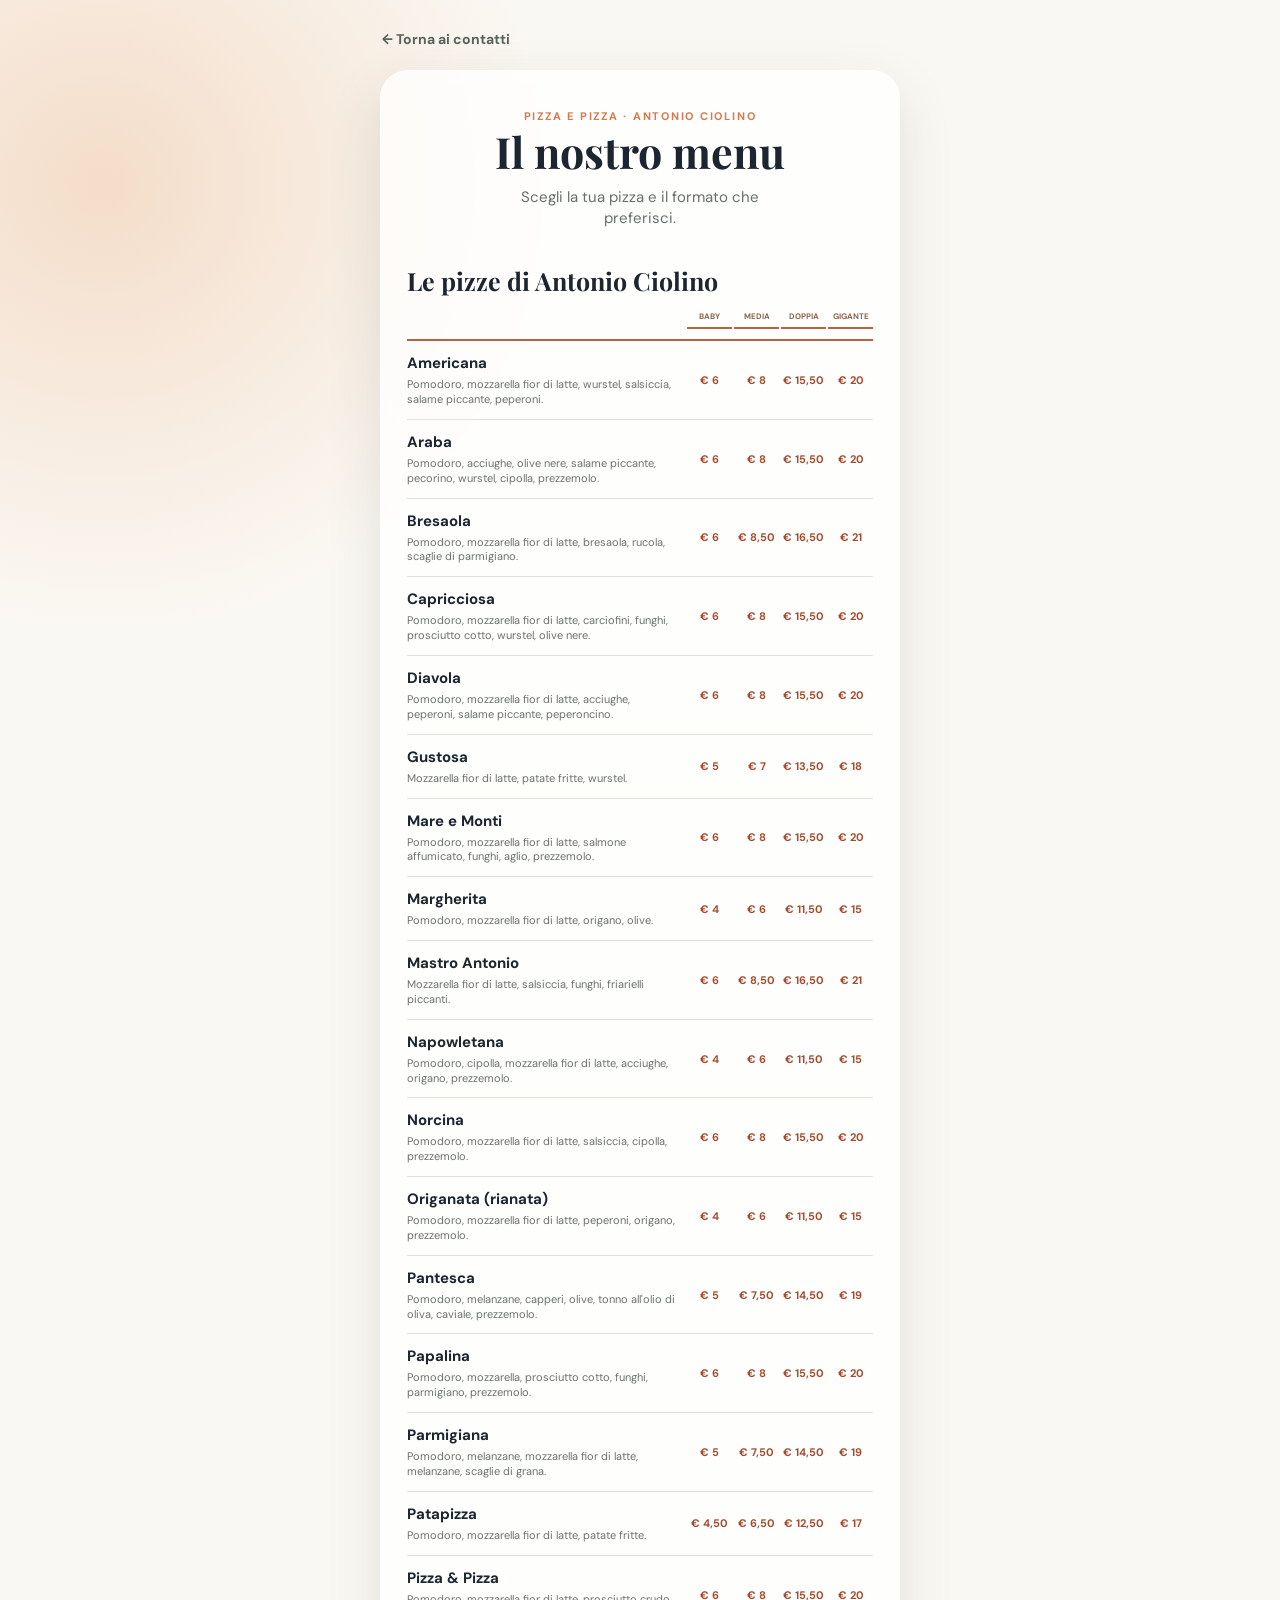
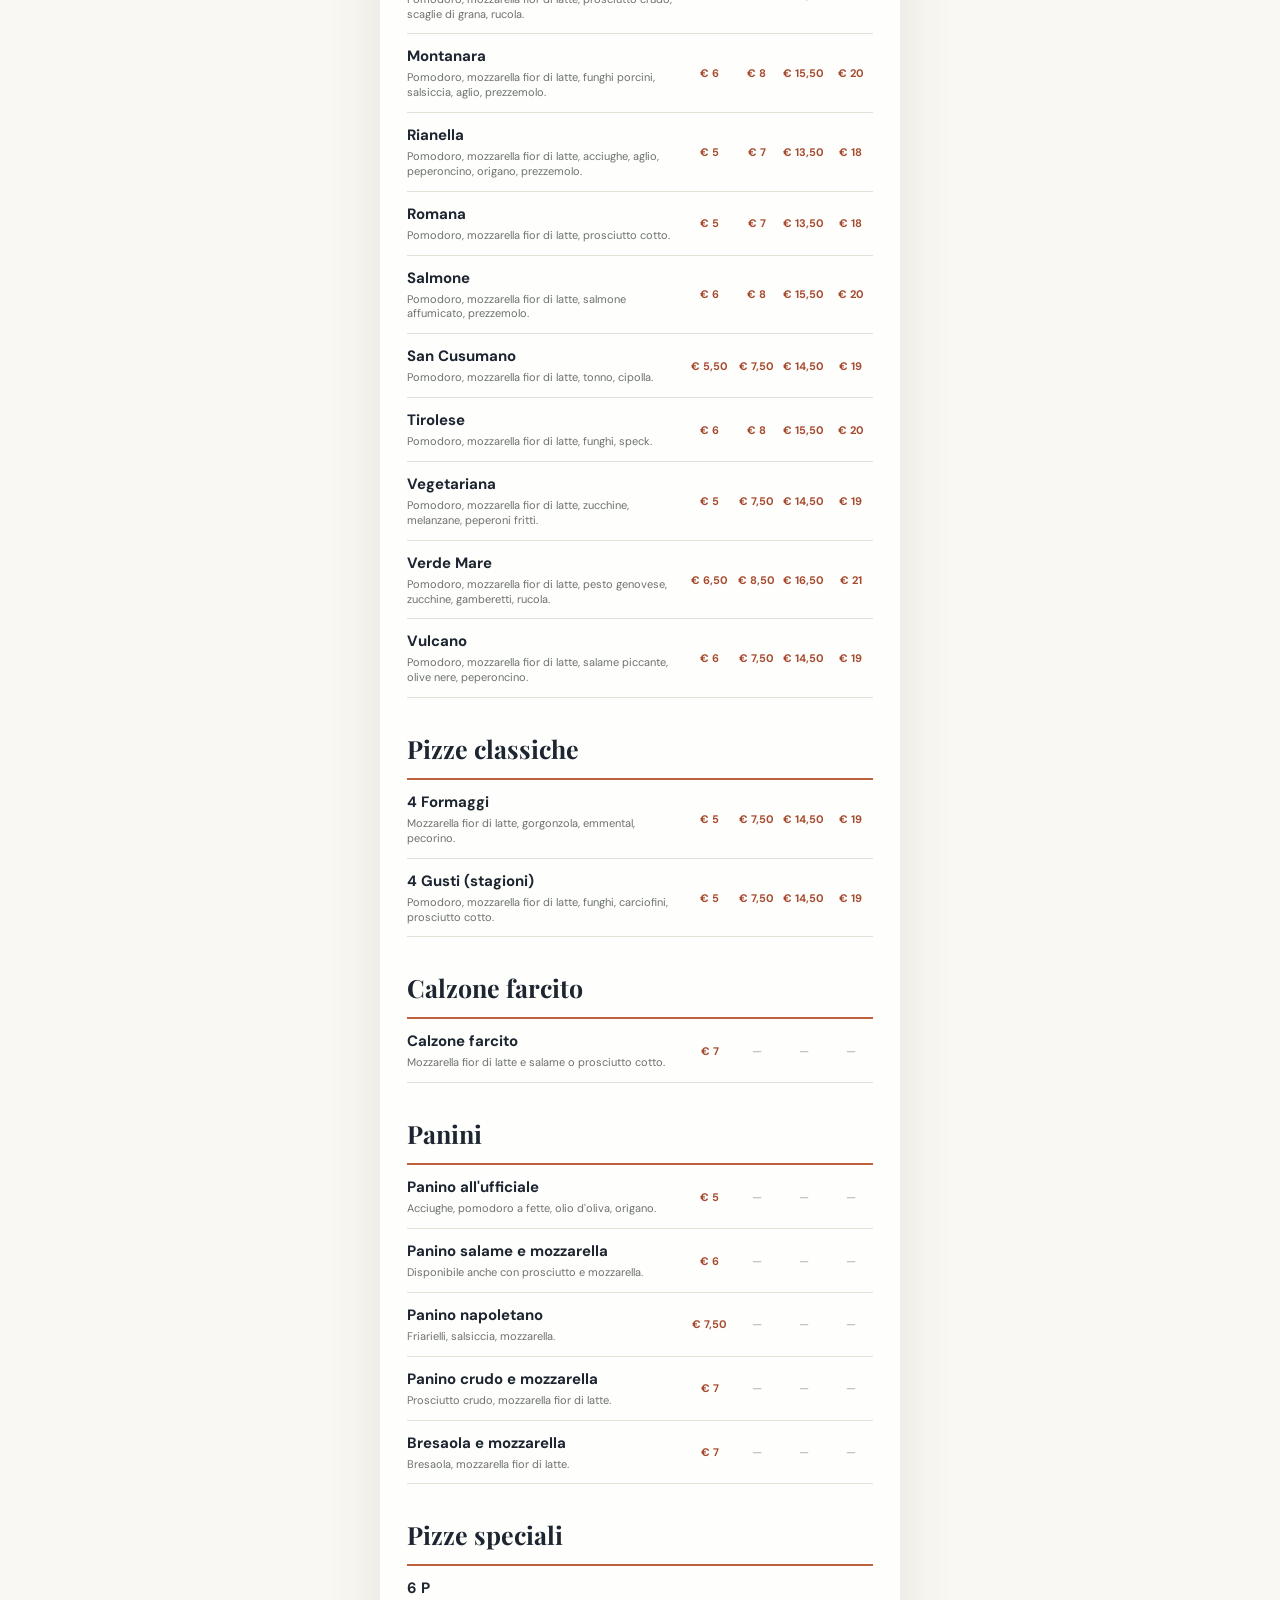
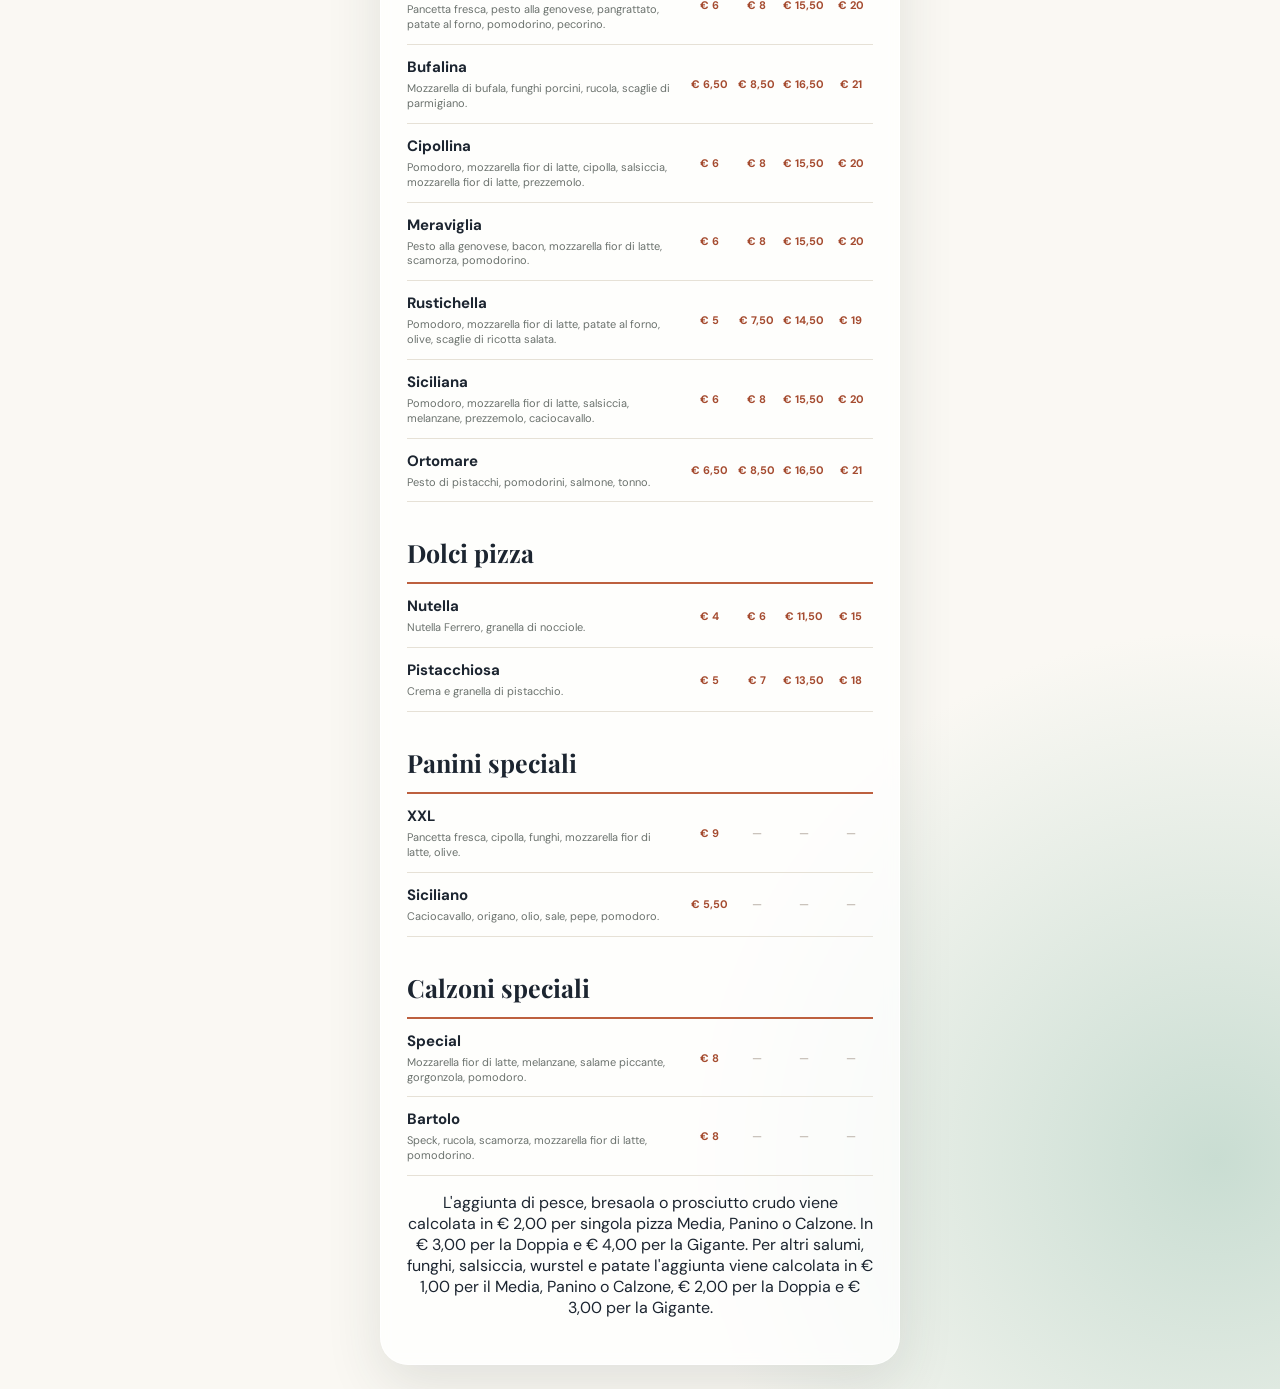
==== menu.html @ e264f772 "Update menu.html" ====
<!doctype html>
<html lang="it">
  <head>
    <meta charset="UTF-8" />
    <meta name="viewport" content="width=device-width, initial-scale=1.0" />
    <meta name="theme-color" content="#111827" />
    <title>Menu | Pizza e Pizza</title>
    <link rel="preconnect" href="https://fonts.googleapis.com" />
    <link rel="preconnect" href="https://fonts.gstatic.com" crossorigin />
    <link href="https://fonts.googleapis.com/css2?family=DM+Sans:wght@400;500;600;700&family=Playfair+Display:wght@600;700&display=swap" rel="stylesheet" />
    <link rel="stylesheet" href="style.css" />
  </head>
  <body>
    <main class="page-shell menu-page">
      <a class="back" href="index.html">← Torna ai contatti</a>
      <section class="card">
        <p class="eyebrow">PIZZA E PIZZA · ANTONIO CIOLINO</p>
        <h1>Il nostro menu</h1>
        <p class="intro">Scegli la tua pizza e il formato che preferisci.</p>

        <section class="menu-section">
          <h2>Le pizze di Antonio Ciolino</h2>
          <section class="format-key" aria-label="Legenda dei formati">
            <span>Baby</span><span>Media</span><span>Doppia</span><span>Gigante</span>
          </section>
          <div class="menu-list">
            <article class="item"><h3>Americana</h3><p>Pomodoro, mozzarella fior di latte, wurstel, salsiccia, salame piccante, peperoni.</p><b>€ 6 · 8 · 15,50 · 20</b></article>
            <article class="item"><h3>Araba</h3><p>Pomodoro, acciughe, olive nere, salame piccante, pecorino, wurstel, cipolla, prezzemolo.</p><b>€ 6 · 8 · 15,50 · 20</b></article>
            <article class="item"><h3>Bresaola</h3><p>Pomodoro, mozzarella fior di latte, bresaola, rucola, scaglie di parmigiano.</p><b>€ 6 · 8,50 · 16,50 · 21</b></article>
            <article class="item"><h3>Capricciosa</h3><p>Pomodoro, mozzarella fior di latte, carciofini, funghi, prosciutto cotto, wurstel, olive nere.</p><b>€ 6 · 8 · 15,50 · 20</b></article>
            <article class="item"><h3>Diavola</h3><p>Pomodoro, mozzarella fior di latte, acciughe, peperoni, salame piccante, peperoncino.</p><b>€ 6 · 8 · 15,50 · 20</b></article>
            <article class="item"><h3>Gustosa</h3><p>Mozzarella fior di latte, patate fritte, wurstel.</p><b>€ 5 · 7 · 13,50 · 18</b></article>
            <article class="item"><h3>Mare e Monti</h3><p>Pomodoro, mozzarella fior di latte, salmone affumicato, funghi, aglio, prezzemolo.</p><b>€ 6 · 8 · 15,50 · 20</b></article>
            <article class="item"><h3>Margherita</h3><p>Pomodoro, mozzarella fior di latte, origano, olive.</p><b>€ 4 · 6 · 11,50 · 15</b></article>
            <article class="item"><h3>Mastro Antonio</h3><p>Mozzarella fior di latte, salsiccia, funghi, friarielli piccanti.</p><b>€ 6 · 8,50 · 16,50 · 21</b></article>
            <article class="item"><h3>Napowletana</h3><p>Pomodoro, cipolla, mozzarella fior di latte, acciughe, origano, prezzemolo.</p><b>€ 4 · 6 · 11,50 · 15</b></article>
            <article class="item"><h3>Norcina</h3><p>Pomodoro, mozzarella fior di latte, salsiccia, cipolla, prezzemolo.</p><b>€ 6 · 8 · 15,50 · 20</b></article>
            <article class="item"><h3>Origanata (rianata)</h3><p>Pomodoro, mozzarella fior di latte, peperoni, origano, prezzemolo.</p><b>€ 4 · 6 · 11,50 · 15</b></article>
            <article class="item"><h3>Pantesca</h3><p>Pomodoro, melanzane, capperi, olive, tonno all'olio di oliva, caviale, prezzemolo.</p><b>€ 5 · 7,50 · 14,50 · 19</b></article>
            <article class="item"><h3>Papalina</h3><p>Pomodoro, mozzarella, prosciutto cotto, funghi, parmigiano, prezzemolo.</p><b>€ 6 · 8 · 15,50 · 20</b></article>
            <article class="item"><h3>Parmigiana</h3><p>Pomodoro, melanzane, mozzarella fior di latte, melanzane, scaglie di grana.</p><b>€ 5 · 7,50 · 14,50 · 19</b></article>
            <article class="item"><h3>Patapizza</h3><p>Pomodoro, mozzarella fior di latte, patate fritte.</p><b>€ 4,50 · 6,50 · 12,50 · 17</b></article>
            <article class="item"><h3>Pizza & Pizza</h3><p>Pomodoro, mozzarella fior di latte, prosciutto crudo, scaglie di grana, rucola.</p><b>€ 6 · 8 · 15,50 · 20</b></article>
            <article class="item"><h3>Montanara</h3><p>Pomodoro, mozzarella fior di latte, funghi porcini, salsiccia, aglio, prezzemolo.</p><b>€ 6 · 8 · 15,50 · 20</b></article>
            <article class="item"><h3>Rianella</h3><p>Pomodoro, mozzarella fior di latte, acciughe, aglio, peperoncino, origano, prezzemolo.</p><b>€ 5 · 7 · 13,50 · 18</b></article>
            <article class="item"><h3>Romana</h3><p>Pomodoro, mozzarella fior di latte, prosciutto cotto.</p><b>€ 5 · 7 · 13,50 · 18</b></article>
            <article class="item"><h3>Salmone</h3><p>Pomodoro, mozzarella fior di latte, salmone affumicato, prezzemolo.</p><b>€ 6 · 8 · 15,50 · 20</b></article>
            <article class="item"><h3>San Cusumano</h3><p>Pomodoro, mozzarella fior di latte, tonno, cipolla.</p><b>€ 5,50 · 7,50 · 14,50 · 19</b></article>
            <article class="item"><h3>Tirolese</h3><p>Pomodoro, mozzarella fior di latte, funghi, speck.</p><b>€ 6 · 8 · 15,50 · 20</b></article>
            <article class="item"><h3>Vegetariana</h3><p>Pomodoro, mozzarella fior di latte, zucchine, melanzane, peperoni fritti.</p><b>€ 5 · 7,50 · 14,50 · 19</b></article>
            <article class="item"><h3>Verde Mare</h3><p>Pomodoro, mozzarella fior di latte, pesto genovese, zucchine, gamberetti, rucola.</p><b>€ 6,50 · 8,50 · 16,50 · 21</b></article>
            <article class="item"><h3>Vulcano</h3><p>Pomodoro, mozzarella fior di latte, salame piccante, olive nere, peperoncino.</p><b>€ 6 · 7,50 · 14,50 · 19</b></article>
          </div>
        </section>

        <section class="menu-section compact classics"><h2>Pizze classiche</h2><div class="menu-list">
          <article class="item"><h3>4 Formaggi</h3><p>Mozzarella fior di latte, gorgonzola, emmental, pecorino.</p><b>€ 5 · 7,50 · 14,50 · 19</b></article>
          <article class="item"><h3>4 Gusti (stagioni)</h3><p>Pomodoro, mozzarella fior di latte, funghi, carciofini, prosciutto cotto.</p><b>€ 5 · 7,50 · 14,50 · 19</b></article>
        </div></section>

        <section class="menu-section compact"><h2>Calzone farcito</h2><div class="menu-list">
          <article class="item"><h3>Calzone farcito</h3><p>Mozzarella fior di latte e salame o prosciutto cotto.</p><b>€ 7</b></article>
        </div></section>

        <section class="menu-section compact"><h2>Panini</h2><div class="menu-list">
          <article class="item"><h3>Panino all'ufficiale</h3><p>Acciughe, pomodoro a fette, olio d'oliva, origano.</p><b>€ 5</b></article>
          <article class="item"><h3>Panino salame e mozzarella</h3><p>Disponibile anche con prosciutto e mozzarella.</p><b>€ 6</b></article>
          <article class="item"><h3>Panino napoletano</h3><p>Friarielli, salsiccia, mozzarella.</p><b>€ 7,50</b></article>
          <article class="item"><h3>Panino crudo e mozzarella</h3><p>Prosciutto crudo, mozzarella fior di latte.</p><b>€ 7</b></article>
          <article class="item"><h3>Bresaola e mozzarella</h3><p>Bresaola, mozzarella fior di latte.</p><b>€ 7</b></article>
        </div></section>

        <section class="menu-section compact"><h2>Pizze speciali</h2><div class="menu-list">
          <article class="item"><h3>6 P</h3><p>Pancetta fresca, pesto alla genovese, pangrattato, patate al forno, pomodorino, pecorino.</p><b>€ 6 · 8 · 15,50 · 20</b></article>
          <article class="item"><h3>Bufalina</h3><p>Mozzarella di bufala, funghi porcini, rucola, scaglie di parmigiano.</p><b>€ 6,50 · 8,50 · 16,50 · 21</b></article>
          <article class="item"><h3>Cipollina</h3><p>Pomodoro, mozzarella fior di latte, cipolla, salsiccia, mozzarella fior di latte, prezzemolo.</p><b>€ 6 · 8 · 15,50 · 20</b></article>
          <article class="item"><h3>Meraviglia</h3><p>Pesto alla genovese, bacon, mozzarella fior di latte, scamorza, pomodorino.</p><b>€ 6 · 8 · 15,50 · 20</b></article>
          <article class="item"><h3>Rustichella</h3><p>Pomodoro, mozzarella fior di latte, patate al forno, olive, scaglie di ricotta salata.</p><b>€ 5 · 7,50 · 14,50 · 19</b></article>
          <article class="item"><h3>Siciliana</h3><p>Pomodoro, mozzarella fior di latte, salsiccia, melanzane, prezzemolo, caciocavallo.</p><b>€ 6 · 8 · 15,50 · 20</b></article>
          <article class="item"><h3>Ortomare</h3><p>Pesto di pistacchi, pomodorini, salmone, tonno.</p><b>€ 6,50 · 8,50 · 16,50 · 21</b></article>
        </div></section>

        <section class="menu-section compact"><h2>Dolci pizza</h2><div class="menu-list">
          <article class="item"><h3>Nutella</h3><p>Nutella Ferrero, granella di nocciole.</p><b>€ 4 · 6 · 11,50 · 15</b></article>
          <article class="item"><h3>Pistacchiosa</h3><p>Crema e granella di pistacchio.</p><b>€ 5 · 7 · 13,50 · 18</b></article>
        </div></section>
        <section class="menu-section compact"><h2>Panini speciali</h2><div class="menu-list">
          <article class="item"><h3>XXL</h3><p>Pancetta fresca, cipolla, funghi, mozzarella fior di latte, olive.</p><b>€ 9</b></article>
          <article class="item"><h3>Siciliano</h3><p>Caciocavallo, origano, olio, sale, pepe, pomodoro.</p><b>€ 5,50</b></article>
        </div></section>
        <section class="menu-section compact"><h2>Calzoni speciali</h2><div class="menu-list">
          <article class="item"><h3>Special</h3><p>Mozzarella fior di latte, melanzane, salame piccante, gorgonzola, pomodoro.</p><b>€ 8</b></article>
          <article class="item"><h3>Bartolo</h3><p>Speck, rucola, scamorza, mozzarella fior di latte, pomodorino.</p><b>€ 8</b></article>
        </div></section>

        <p class="supplement-note">L'aggiunta di pesce, bresaola o prosciutto crudo viene calcolata in € 2,00 per singola pizza Media, Panino o Calzone. In € 3,00 per la Doppia e € 4,00 per la Gigante. Per altri salumi, funghi, salsiccia, wurstel e patate l'aggiunta viene calcolata in € 1,00 per il Media, Panino o Calzone, € 2,00 per la Doppia e € 3,00 per la Gigante.</p>
      </section>
    </main>
    <script>
      document.querySelectorAll('.item b').forEach((price) => {
        const values = price.textContent.replace('€', '').split('·').map((value) => value.trim());
        const labels = ['Baby', 'Media', 'Doppia', 'Gigante'];
        price.innerHTML = labels.map((label, index) =>
          `<span class="price ${values[index] ? '' : 'empty'}"><small>${label}</small><strong>${values[index] ? '€ ' + values[index] : '—'}</strong></span>`
        ).join('');
      });
    </script>
  </body>
</html>
---- style.css ----
:root {
  --ink: #1c2530;
  --cream: #faf8f3;
  --line: #e6e1d6;
  --accent: #d9774d;
  --sage: #cbd8ce;
}

* { box-sizing: border-box; }

body {
  margin: 0;
  min-height: 100vh;
  color: var(--ink);
  font-family: "DM Sans", sans-serif;
  background: radial-gradient(circle at 8% 4%, #f4ddc9 0, transparent 28rem), radial-gradient(circle at 95% 95%, #c9ddd2 0, transparent 33rem), var(--cream);
}

.page-shell {
  width: min(100%, 560px);
  min-height: 100vh;
  margin: auto;
  padding: 32px 20px 24px;
  display: flex;
  flex-direction: column;
  justify-content: center;
}

.card {
  padding: 38px 26px 30px;
  text-align: center;
  border: 1px solid rgba(255, 255, 255, .72);
  border-radius: 28px;
  background: rgba(255, 255, 255, .76);
  box-shadow: 0 20px 55px rgba(44, 54, 48, .12);
  backdrop-filter: blur(7px);
}

.logo {
  width: 116px;
  height: 116px;
  display: block;
  margin: 0 auto 22px;
  object-fit: contain;
}

.eyebrow { margin: 0 0 6px; color: var(--accent); font-size: 11px; font-weight: 700; letter-spacing: .16em; }
h1 { margin: 0; font-family: "Playfair Display", serif; font-size: clamp(32px, 9vw, 43px); line-height: 1.04; }
.owner { margin: 5px 0 0; color: #65706b; font-size: 13px; font-weight: 600; }
.intro { margin: 13px auto 19px; max-width: 290px; color: #65706b; font-size: 15px; line-height: 1.45; }
.reviews { display: grid; grid-template-columns: 36px 1fr; align-items: center; padding: 10px 14px; margin-bottom: 18px; color: var(--ink); text-align: left; text-decoration: none; border: 1px solid #f1d4aa; border-radius: 15px; background: #fff8ea; transition: transform .18s ease, box-shadow .18s ease; }
.reviews:hover, .reviews:focus-visible { transform: translateY(-2px); box-shadow: 0 8px 18px rgba(145, 102, 31, .12); outline: none; }
.reviews strong { display: block; font-size: 14px; }.reviews small { display: block; margin-top: 2px; color: #827363; font-size: 12px; }.star { color: #f4a800; font-size: 25px; }
.links { display: grid; gap: 11px; }

.link {
  min-height: 60px;
  display: grid;
  grid-template-columns: 34px 1fr;
  align-items: center;
  padding: 9px 15px;
  color: var(--ink);
  text-decoration: none;
  font-weight: 600;
  text-align: left;
  border: 1px solid var(--line);
  border-radius: 15px;
  background: rgba(255, 255, 255, .7);
  transition: transform .18s ease, box-shadow .18s ease, border-color .18s ease;
}
.link:hover, .link:focus-visible { transform: translateY(-2px); border-color: var(--sage); box-shadow: 0 8px 18px rgba(35, 54, 43, .1); outline: none; }
.icon { font-size: 23px; font-weight: 700; line-height: 1; }
.facebook .icon { color: #1877f2; font-family: Arial, sans-serif; }
.instagram .icon { color: #d14e7e; }
.whatsapp .icon { color: #28a967; }
.maps .icon { color: #d85446; }
.web .icon { color: #476c98; }
.menu .icon { color: #c0643a; }
.phone-link span:nth-child(2) { white-space: nowrap; }
.disabled { opacity: .64; }
.divider { width: 55px; height: 1px; margin: 25px auto 18px; background: var(--line); }
.address, .phone { margin: 0; color: #68716d; font-size: 13px; }
.phone { display: inline-block; margin-top: 8px; color: var(--ink); font-weight: 700; text-decoration: none; }
footer { padding: 18px 0 0; color: #66716b; font-size: 12px; text-align: center; }
.menu-page { gap: 14px; justify-content: flex-start; padding-top: 22px; }
.back { align-self: flex-start; padding: 8px 2px; color: #56645c; font-size: 14px; font-weight: 700; text-decoration: none; }
.menu-note { margin-top: 30px; padding: 22px 17px; border-radius: 16px; background: #fff8ea; color: #665f54; }.menu-note span { font-size: 32px; }.menu-note p { margin: 10px 0 0; font-size: 14px; line-height: 1.5; }
.format-key { width: 186px; display: grid; grid-template-columns: repeat(4, 1fr); gap: 2px; margin: -5px 0 10px auto; color: #8a654e; font-size: 8px; font-weight: 700; text-align: center; text-transform: uppercase; }.format-key span { padding: 6px 1px; border-bottom: 2px solid #bd603f; }
.menu-section { margin-top: 34px; text-align: left; }.menu-section h2 { margin: 0 0 13px; font-family: "Playfair Display", serif; font-size: 25px; }.menu-list { border-top: 2px solid #bd603f; }.item { display: grid; grid-template-columns: minmax(0, 1fr) 186px; column-gap: 12px; padding: 12px 0; border-bottom: 1px solid var(--line); }.item h3 { grid-column: 1; margin: 0; font-size: 15px; }.item p { grid-column: 1; margin: 4px 0 0; color: #6b726d; font-size: 11px; line-height: 1.35; }.item b { grid-column: 2; grid-row: 1 / span 2; display: grid; grid-template-columns: repeat(4, 1fr); gap: 2px; align-self: center; color: #a54c30; font-size: 11px; text-align: center; }.price { display: grid; gap: 3px; min-width: 0; }.price small { display: none; }.price strong { font-size: 11px; white-space: nowrap; }.price.empty { color: #c8c1b9; }.menu-footnote { margin: 28px 2px 0; color: #777b77; font-size: 11px; line-height: 1.45; text-align: left; }
@media (max-width: 450px) { .format-key { width: 162px; grid-template-columns: repeat(4, 1fr); }.item { grid-template-columns: minmax(0, 1fr) 162px; }.item b { grid-template-columns: repeat(4, 1fr); }.price strong { font-size: 10px; }.item h3 { font-size: 14px; }.item p { font-size: 10px; } }

@media (max-width: 380px) { .page-shell { padding: 15px 13px; } .card { padding: 28px 18px 23px; } }
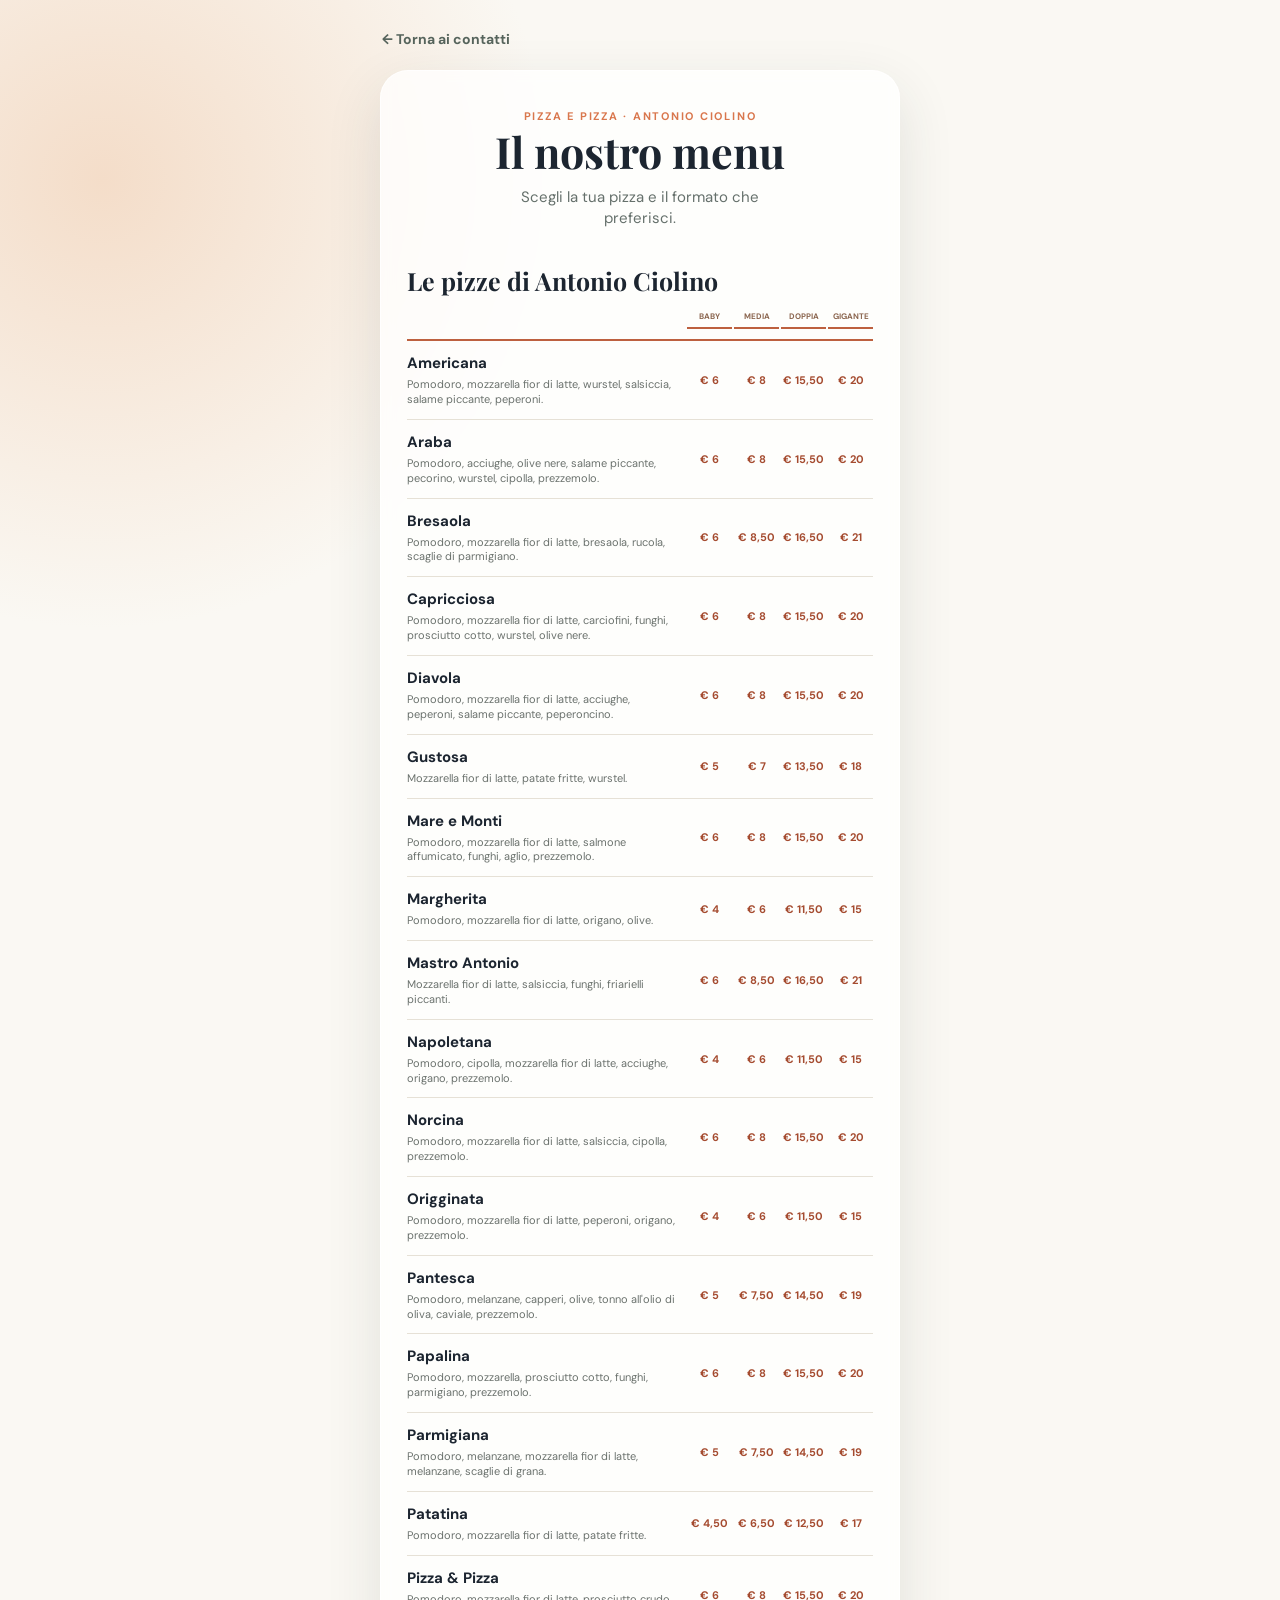
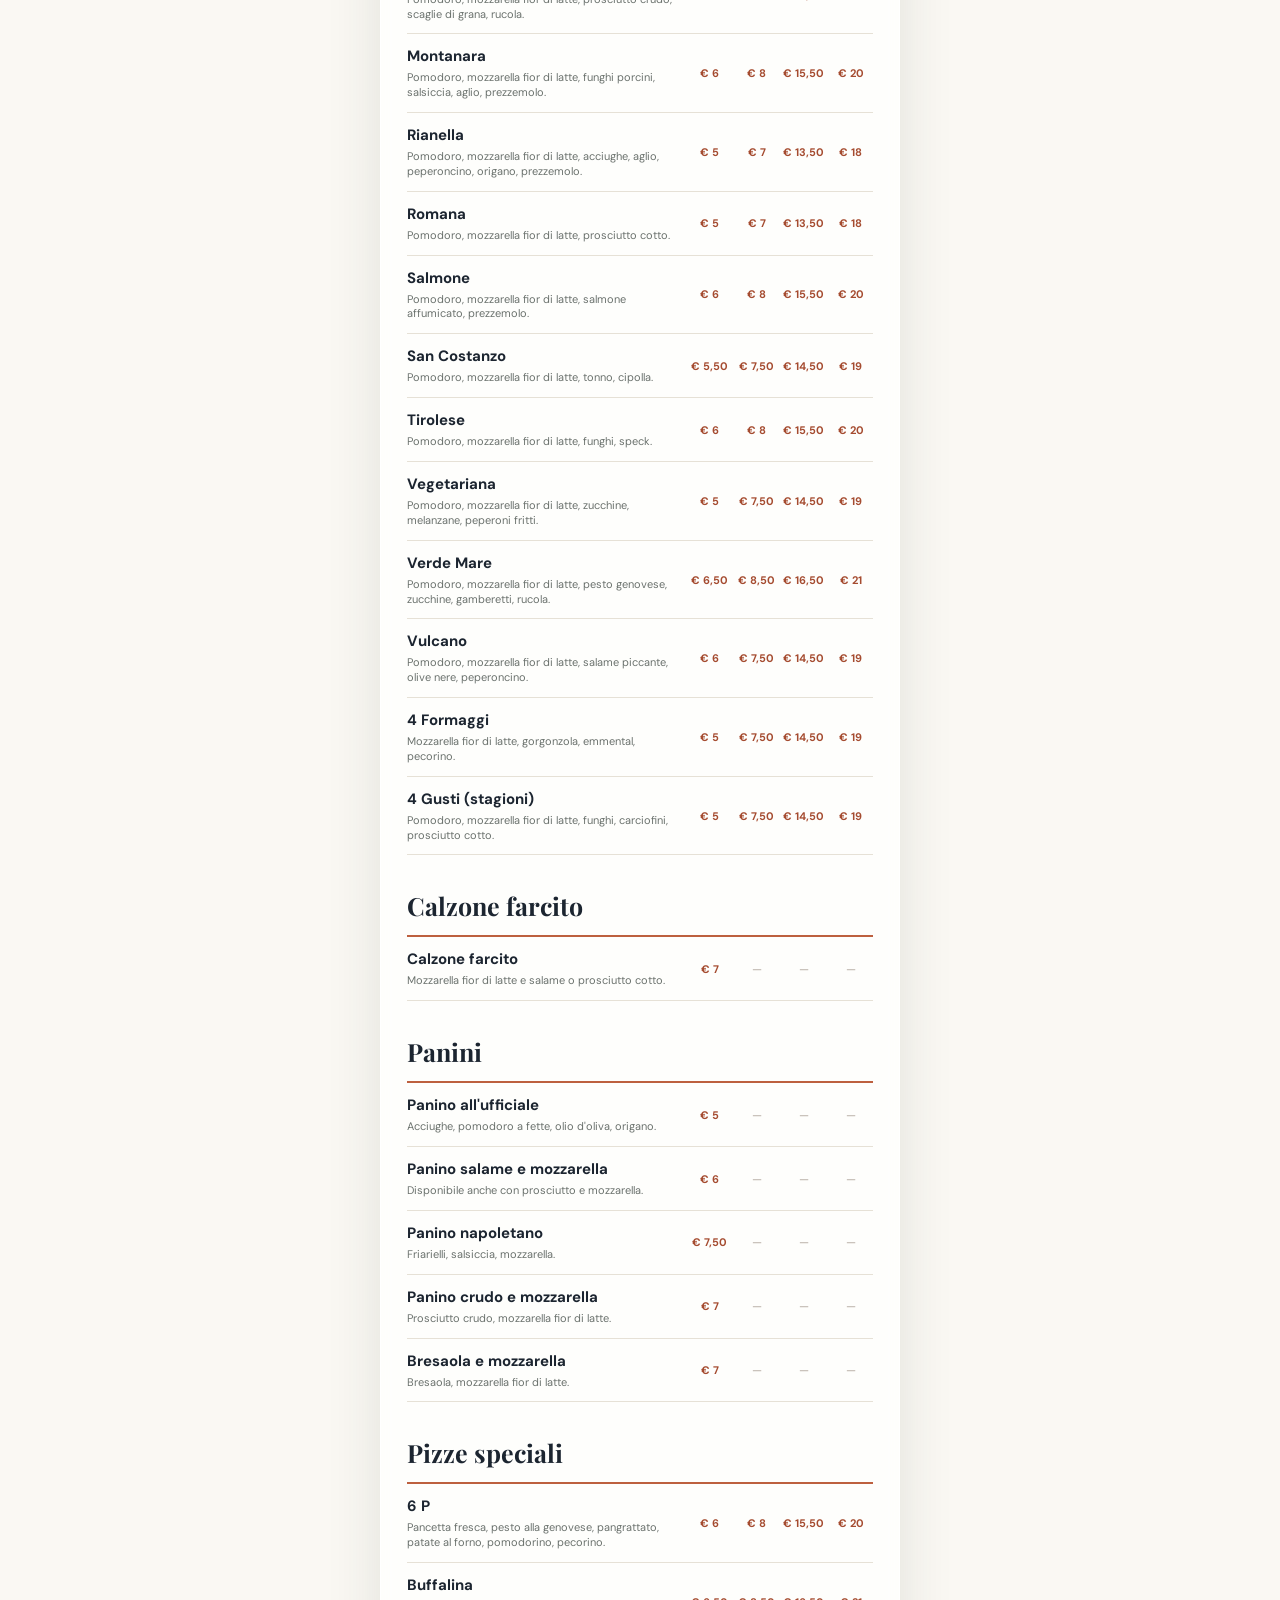
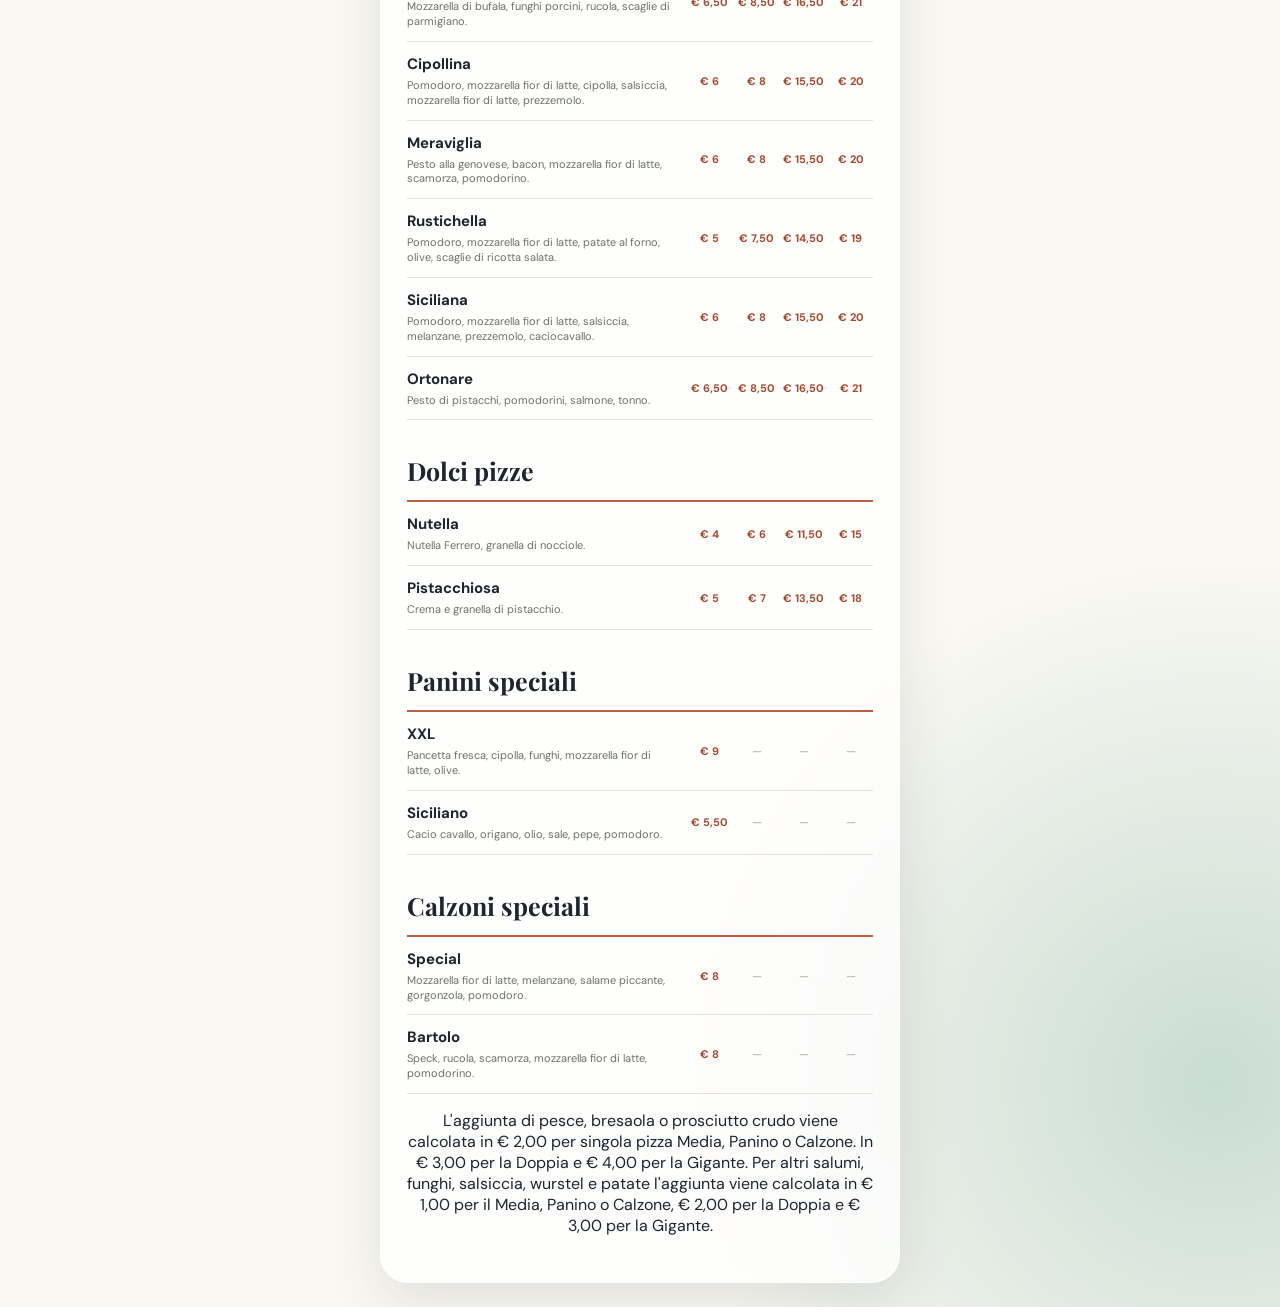
==== commit 80134097: "Update menu.html" ====
--- a/menu.html
+++ b/menu.html
@@ -33,30 +33,29 @@
             <article class="item"><h3>Mare e Monti</h3><p>Pomodoro, mozzarella fior di latte, salmone affumicato, funghi, aglio, prezzemolo.</p><b>€ 6 · 8 · 15,50 · 20</b></article>
             <article class="item"><h3>Margherita</h3><p>Pomodoro, mozzarella fior di latte, origano, olive.</p><b>€ 4 · 6 · 11,50 · 15</b></article>
             <article class="item"><h3>Mastro Antonio</h3><p>Mozzarella fior di latte, salsiccia, funghi, friarielli piccanti.</p><b>€ 6 · 8,50 · 16,50 · 21</b></article>
-            <article class="item"><h3>Napowletana</h3><p>Pomodoro, cipolla, mozzarella fior di latte, acciughe, origano, prezzemolo.</p><b>€ 4 · 6 · 11,50 · 15</b></article>
+            <article class="item"><h3>Napoletana</h3><p>Pomodoro, cipolla, mozzarella fior di latte, acciughe, origano, prezzemolo.</p><b>€ 4 · 6 · 11,50 · 15</b></article>
             <article class="item"><h3>Norcina</h3><p>Pomodoro, mozzarella fior di latte, salsiccia, cipolla, prezzemolo.</p><b>€ 6 · 8 · 15,50 · 20</b></article>
-            <article class="item"><h3>Origanata (rianata)</h3><p>Pomodoro, mozzarella fior di latte, peperoni, origano, prezzemolo.</p><b>€ 4 · 6 · 11,50 · 15</b></article>
+            <article class="item"><h3>Origginata</h3><p>Pomodoro, mozzarella fior di latte, peperoni, origano, prezzemolo.</p><b>€ 4 · 6 · 11,50 · 15</b></article>
             <article class="item"><h3>Pantesca</h3><p>Pomodoro, melanzane, capperi, olive, tonno all'olio di oliva, caviale, prezzemolo.</p><b>€ 5 · 7,50 · 14,50 · 19</b></article>
             <article class="item"><h3>Papalina</h3><p>Pomodoro, mozzarella, prosciutto cotto, funghi, parmigiano, prezzemolo.</p><b>€ 6 · 8 · 15,50 · 20</b></article>
             <article class="item"><h3>Parmigiana</h3><p>Pomodoro, melanzane, mozzarella fior di latte, melanzane, scaglie di grana.</p><b>€ 5 · 7,50 · 14,50 · 19</b></article>
-            <article class="item"><h3>Patapizza</h3><p>Pomodoro, mozzarella fior di latte, patate fritte.</p><b>€ 4,50 · 6,50 · 12,50 · 17</b></article>
+            <article class="item"><h3>Patatina</h3><p>Pomodoro, mozzarella fior di latte, patate fritte.</p><b>€ 4,50 · 6,50 · 12,50 · 17</b></article>
             <article class="item"><h3>Pizza & Pizza</h3><p>Pomodoro, mozzarella fior di latte, prosciutto crudo, scaglie di grana, rucola.</p><b>€ 6 · 8 · 15,50 · 20</b></article>
             <article class="item"><h3>Montanara</h3><p>Pomodoro, mozzarella fior di latte, funghi porcini, salsiccia, aglio, prezzemolo.</p><b>€ 6 · 8 · 15,50 · 20</b></article>
             <article class="item"><h3>Rianella</h3><p>Pomodoro, mozzarella fior di latte, acciughe, aglio, peperoncino, origano, prezzemolo.</p><b>€ 5 · 7 · 13,50 · 18</b></article>
             <article class="item"><h3>Romana</h3><p>Pomodoro, mozzarella fior di latte, prosciutto cotto.</p><b>€ 5 · 7 · 13,50 · 18</b></article>
             <article class="item"><h3>Salmone</h3><p>Pomodoro, mozzarella fior di latte, salmone affumicato, prezzemolo.</p><b>€ 6 · 8 · 15,50 · 20</b></article>
-            <article class="item"><h3>San Cusumano</h3><p>Pomodoro, mozzarella fior di latte, tonno, cipolla.</p><b>€ 5,50 · 7,50 · 14,50 · 19</b></article>
+            <article class="item"><h3>San Costanzo</h3><p>Pomodoro, mozzarella fior di latte, tonno, cipolla.</p><b>€ 5,50 · 7,50 · 14,50 · 19</b></article>
             <article class="item"><h3>Tirolese</h3><p>Pomodoro, mozzarella fior di latte, funghi, speck.</p><b>€ 6 · 8 · 15,50 · 20</b></article>
             <article class="item"><h3>Vegetariana</h3><p>Pomodoro, mozzarella fior di latte, zucchine, melanzane, peperoni fritti.</p><b>€ 5 · 7,50 · 14,50 · 19</b></article>
             <article class="item"><h3>Verde Mare</h3><p>Pomodoro, mozzarella fior di latte, pesto genovese, zucchine, gamberetti, rucola.</p><b>€ 6,50 · 8,50 · 16,50 · 21</b></article>
             <article class="item"><h3>Vulcano</h3><p>Pomodoro, mozzarella fior di latte, salame piccante, olive nere, peperoncino.</p><b>€ 6 · 7,50 · 14,50 · 19</b></article>
+            <article class="item"><h3>4 Formaggi</h3><p>Mozzarella fior di latte, gorgonzola, emmental, pecorino.</p><b>€ 5 · 7,50 · 14,50 · 19</b></article>
+            <article class="item"><h3>4 Gusti (stagioni)</h3><p>Pomodoro, mozzarella fior di latte, funghi, carciofini, prosciutto cotto.</p><b>€ 5 · 7,50 · 14,50 · 19</b></article>
           </div>
         </section>
 
-        <section class="menu-section compact classics"><h2>Pizze classiche</h2><div class="menu-list">
-          <article class="item"><h3>4 Formaggi</h3><p>Mozzarella fior di latte, gorgonzola, emmental, pecorino.</p><b>€ 5 · 7,50 · 14,50 · 19</b></article>
-          <article class="item"><h3>4 Gusti (stagioni)</h3><p>Pomodoro, mozzarella fior di latte, funghi, carciofini, prosciutto cotto.</p><b>€ 5 · 7,50 · 14,50 · 19</b></article>
-        </div></section>
+          
 
         <section class="menu-section compact"><h2>Calzone farcito</h2><div class="menu-list">
           <article class="item"><h3>Calzone farcito</h3><p>Mozzarella fior di latte e salame o prosciutto cotto.</p><b>€ 7</b></article>
@@ -72,21 +71,21 @@
 
         <section class="menu-section compact"><h2>Pizze speciali</h2><div class="menu-list">
           <article class="item"><h3>6 P</h3><p>Pancetta fresca, pesto alla genovese, pangrattato, patate al forno, pomodorino, pecorino.</p><b>€ 6 · 8 · 15,50 · 20</b></article>
-          <article class="item"><h3>Bufalina</h3><p>Mozzarella di bufala, funghi porcini, rucola, scaglie di parmigiano.</p><b>€ 6,50 · 8,50 · 16,50 · 21</b></article>
+          <article class="item"><h3>Buffalina</h3><p>Mozzarella di bufala, funghi porcini, rucola, scaglie di parmigiano.</p><b>€ 6,50 · 8,50 · 16,50 · 21</b></article>
           <article class="item"><h3>Cipollina</h3><p>Pomodoro, mozzarella fior di latte, cipolla, salsiccia, mozzarella fior di latte, prezzemolo.</p><b>€ 6 · 8 · 15,50 · 20</b></article>
           <article class="item"><h3>Meraviglia</h3><p>Pesto alla genovese, bacon, mozzarella fior di latte, scamorza, pomodorino.</p><b>€ 6 · 8 · 15,50 · 20</b></article>
           <article class="item"><h3>Rustichella</h3><p>Pomodoro, mozzarella fior di latte, patate al forno, olive, scaglie di ricotta salata.</p><b>€ 5 · 7,50 · 14,50 · 19</b></article>
           <article class="item"><h3>Siciliana</h3><p>Pomodoro, mozzarella fior di latte, salsiccia, melanzane, prezzemolo, caciocavallo.</p><b>€ 6 · 8 · 15,50 · 20</b></article>
-          <article class="item"><h3>Ortomare</h3><p>Pesto di pistacchi, pomodorini, salmone, tonno.</p><b>€ 6,50 · 8,50 · 16,50 · 21</b></article>
+          <article class="item"><h3>Ortonare</h3><p>Pesto di pistacchi, pomodorini, salmone, tonno.</p><b>€ 6,50 · 8,50 · 16,50 · 21</b></article>
         </div></section>
 
-        <section class="menu-section compact"><h2>Dolci pizza</h2><div class="menu-list">
+        <section class="menu-section compact"><h2>Dolci pizze</h2><div class="menu-list">
           <article class="item"><h3>Nutella</h3><p>Nutella Ferrero, granella di nocciole.</p><b>€ 4 · 6 · 11,50 · 15</b></article>
           <article class="item"><h3>Pistacchiosa</h3><p>Crema e granella di pistacchio.</p><b>€ 5 · 7 · 13,50 · 18</b></article>
         </div></section>
         <section class="menu-section compact"><h2>Panini speciali</h2><div class="menu-list">
           <article class="item"><h3>XXL</h3><p>Pancetta fresca, cipolla, funghi, mozzarella fior di latte, olive.</p><b>€ 9</b></article>
-          <article class="item"><h3>Siciliano</h3><p>Caciocavallo, origano, olio, sale, pepe, pomodoro.</p><b>€ 5,50</b></article>
+          <article class="item"><h3>Siciliano</h3><p>Cacio cavallo, origano, olio, sale, pepe, pomodoro.</p><b>€ 5,50</b></article>
         </div></section>
         <section class="menu-section compact"><h2>Calzoni speciali</h2><div class="menu-list">
           <article class="item"><h3>Special</h3><p>Mozzarella fior di latte, melanzane, salame piccante, gorgonzola, pomodoro.</p><b>€ 8</b></article>
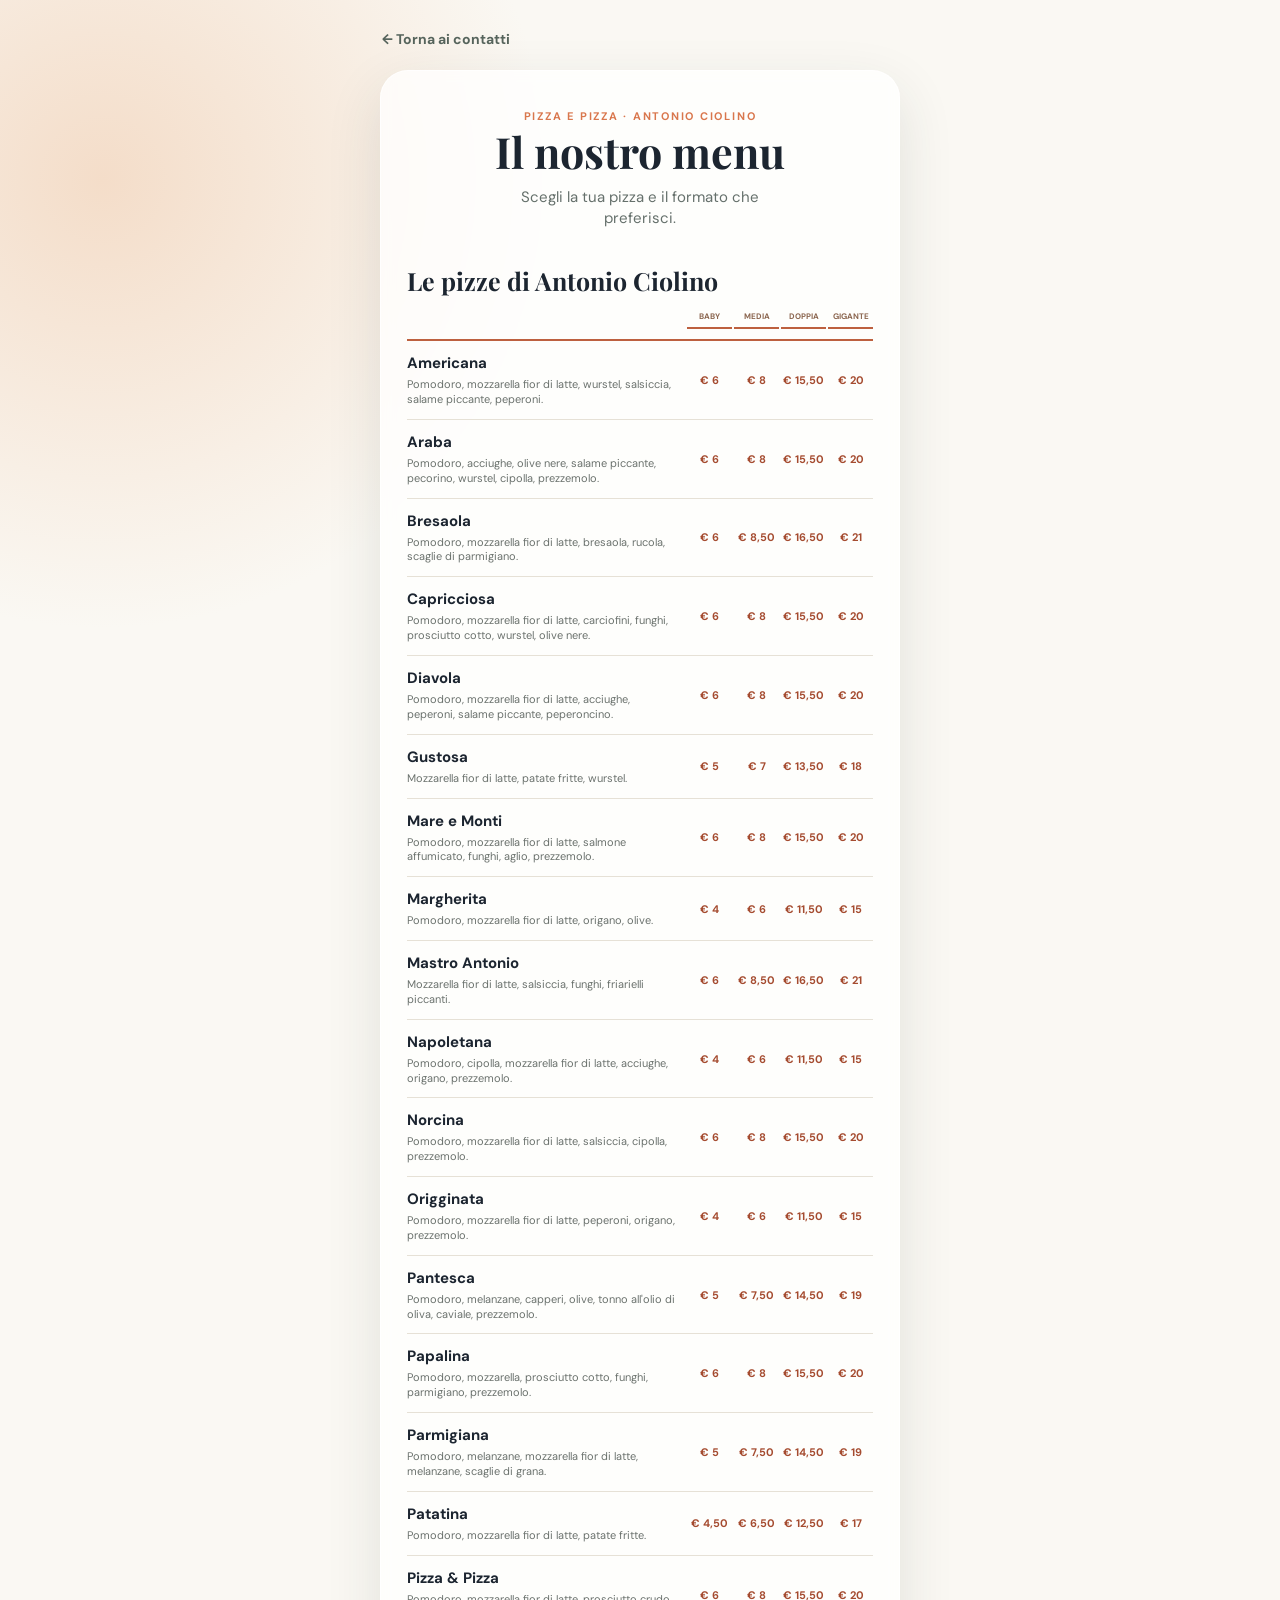
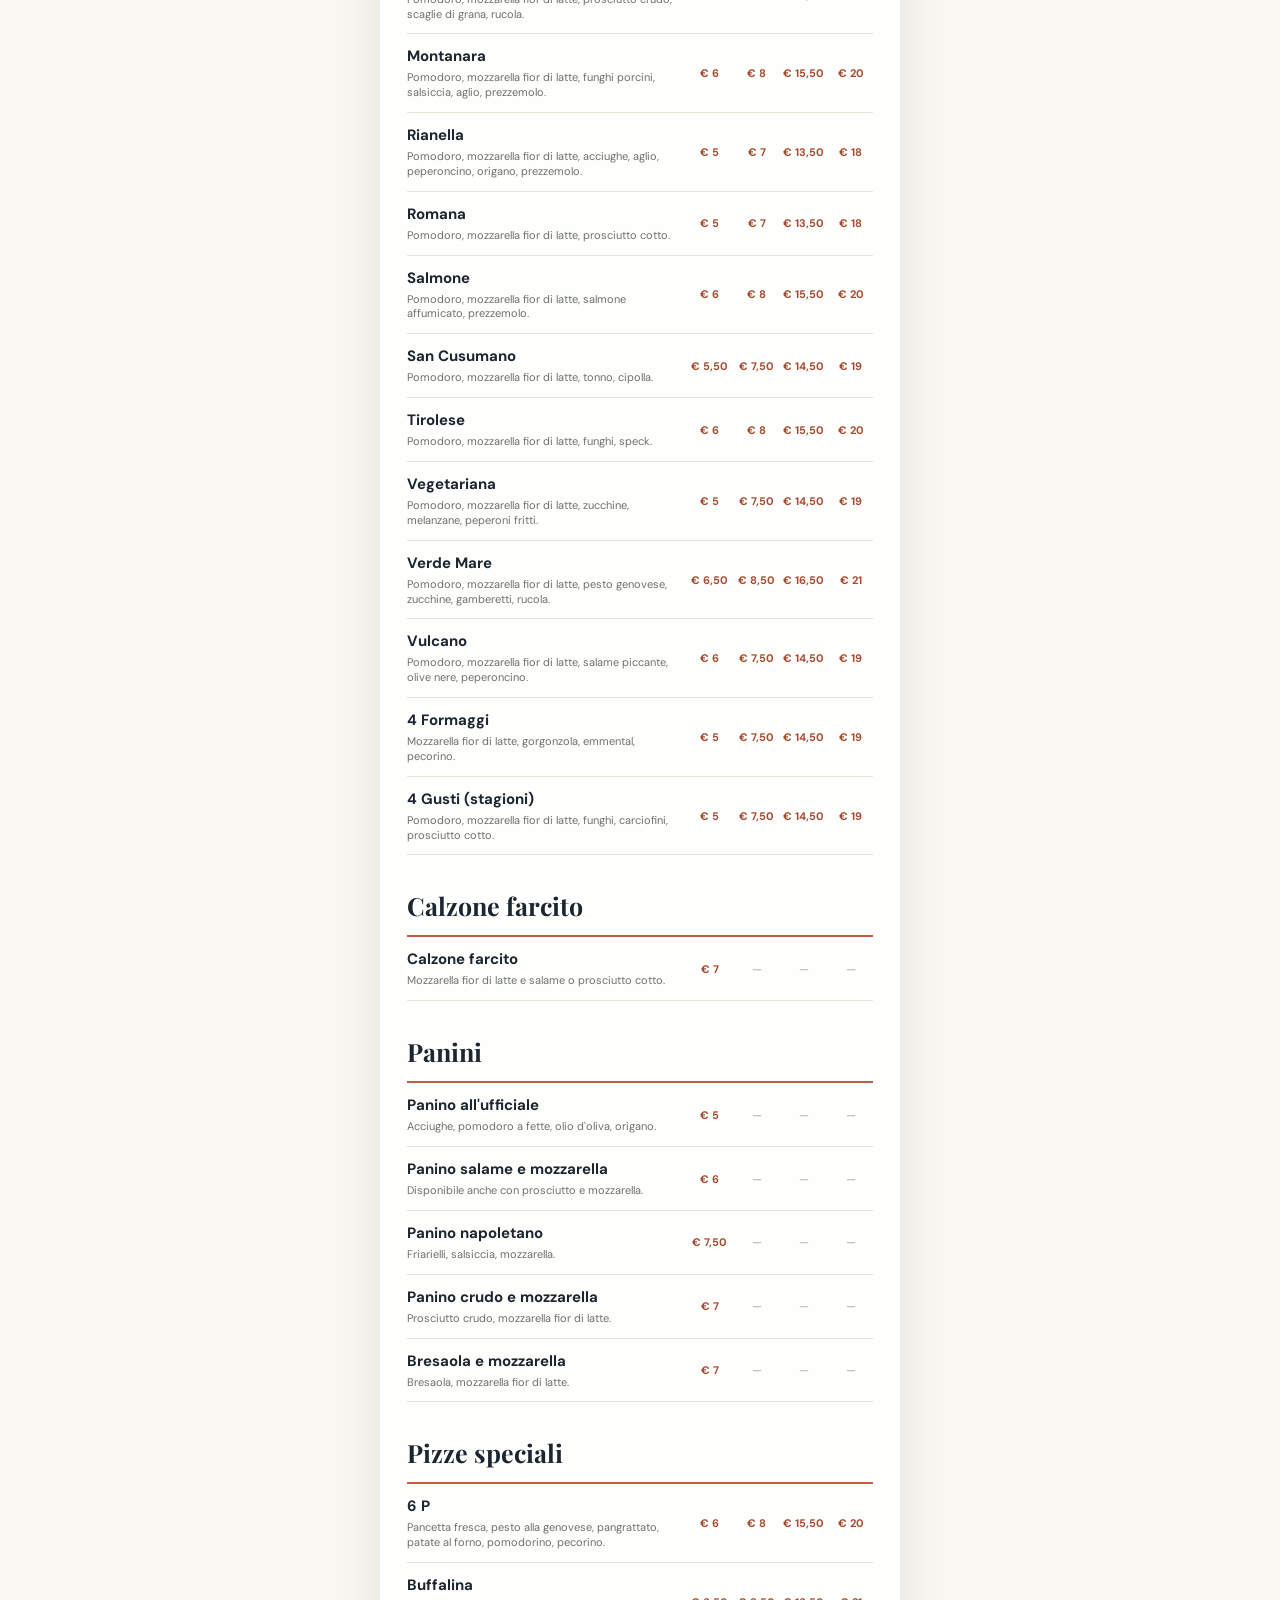
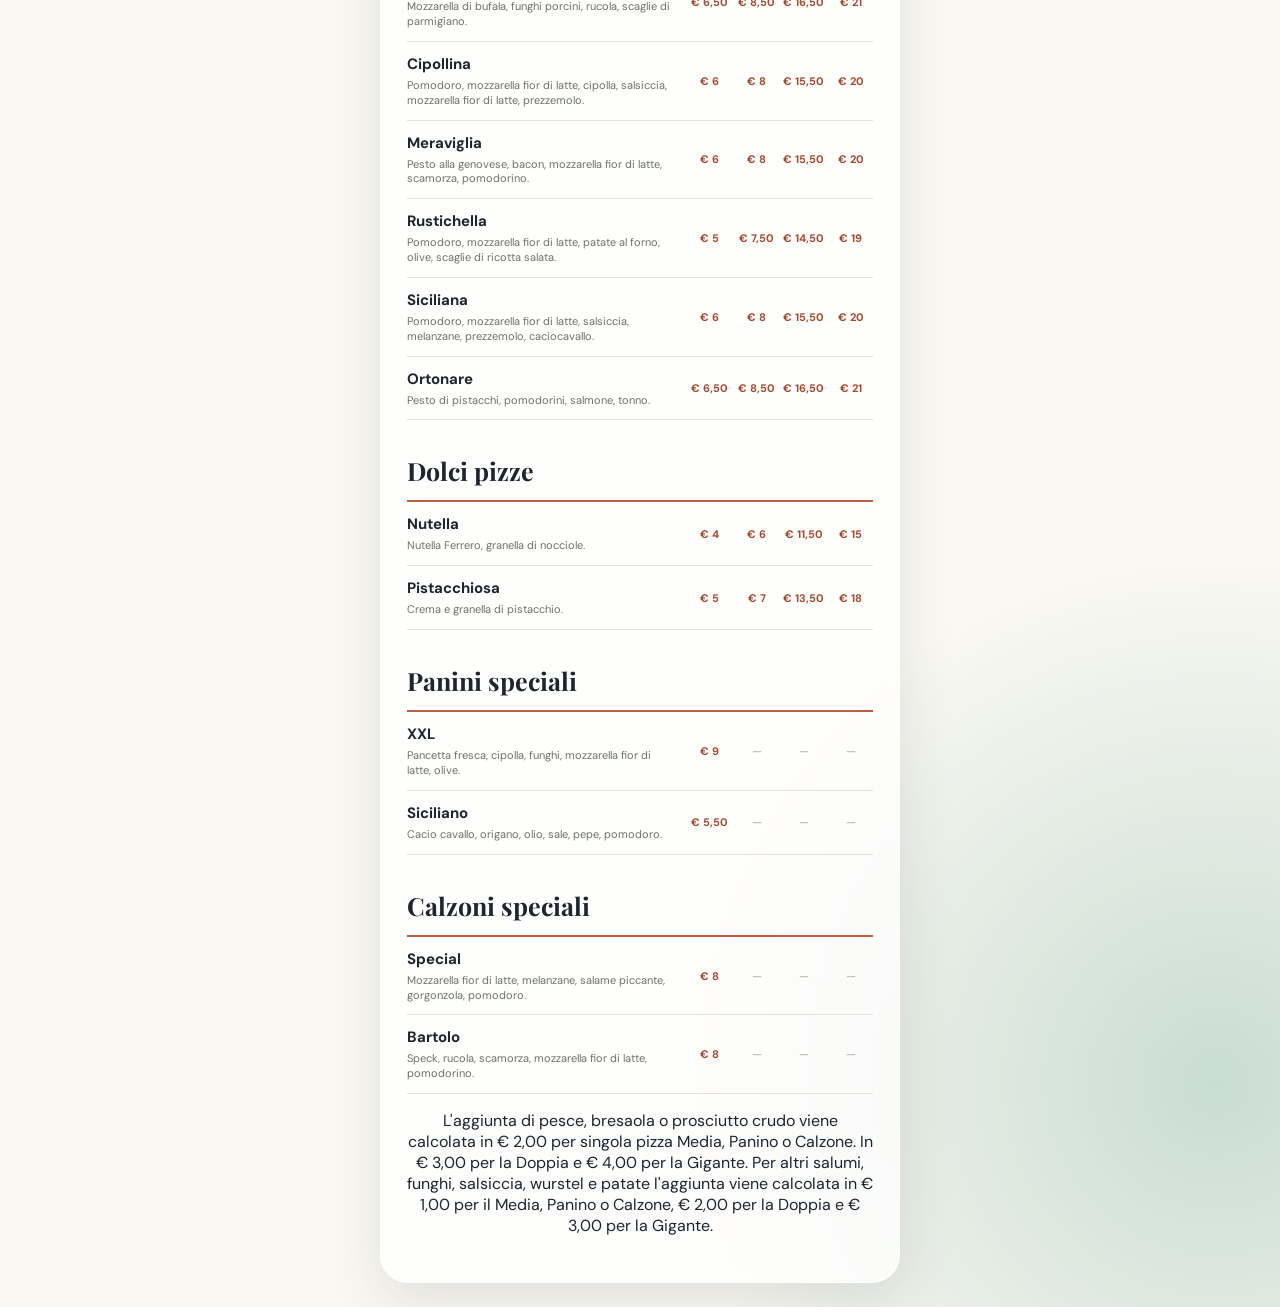
==== commit f675d120: "Update menu.html" ====
--- a/menu.html
+++ b/menu.html
@@ -45,7 +45,7 @@
             <article class="item"><h3>Rianella</h3><p>Pomodoro, mozzarella fior di latte, acciughe, aglio, peperoncino, origano, prezzemolo.</p><b>€ 5 · 7 · 13,50 · 18</b></article>
             <article class="item"><h3>Romana</h3><p>Pomodoro, mozzarella fior di latte, prosciutto cotto.</p><b>€ 5 · 7 · 13,50 · 18</b></article>
             <article class="item"><h3>Salmone</h3><p>Pomodoro, mozzarella fior di latte, salmone affumicato, prezzemolo.</p><b>€ 6 · 8 · 15,50 · 20</b></article>
-            <article class="item"><h3>San Costanzo</h3><p>Pomodoro, mozzarella fior di latte, tonno, cipolla.</p><b>€ 5,50 · 7,50 · 14,50 · 19</b></article>
+            <article class="item"><h3>San Cusumano</h3><p>Pomodoro, mozzarella fior di latte, tonno, cipolla.</p><b>€ 5,50 · 7,50 · 14,50 · 19</b></article>
             <article class="item"><h3>Tirolese</h3><p>Pomodoro, mozzarella fior di latte, funghi, speck.</p><b>€ 6 · 8 · 15,50 · 20</b></article>
             <article class="item"><h3>Vegetariana</h3><p>Pomodoro, mozzarella fior di latte, zucchine, melanzane, peperoni fritti.</p><b>€ 5 · 7,50 · 14,50 · 19</b></article>
             <article class="item"><h3>Verde Mare</h3><p>Pomodoro, mozzarella fior di latte, pesto genovese, zucchine, gamberetti, rucola.</p><b>€ 6,50 · 8,50 · 16,50 · 21</b></article>
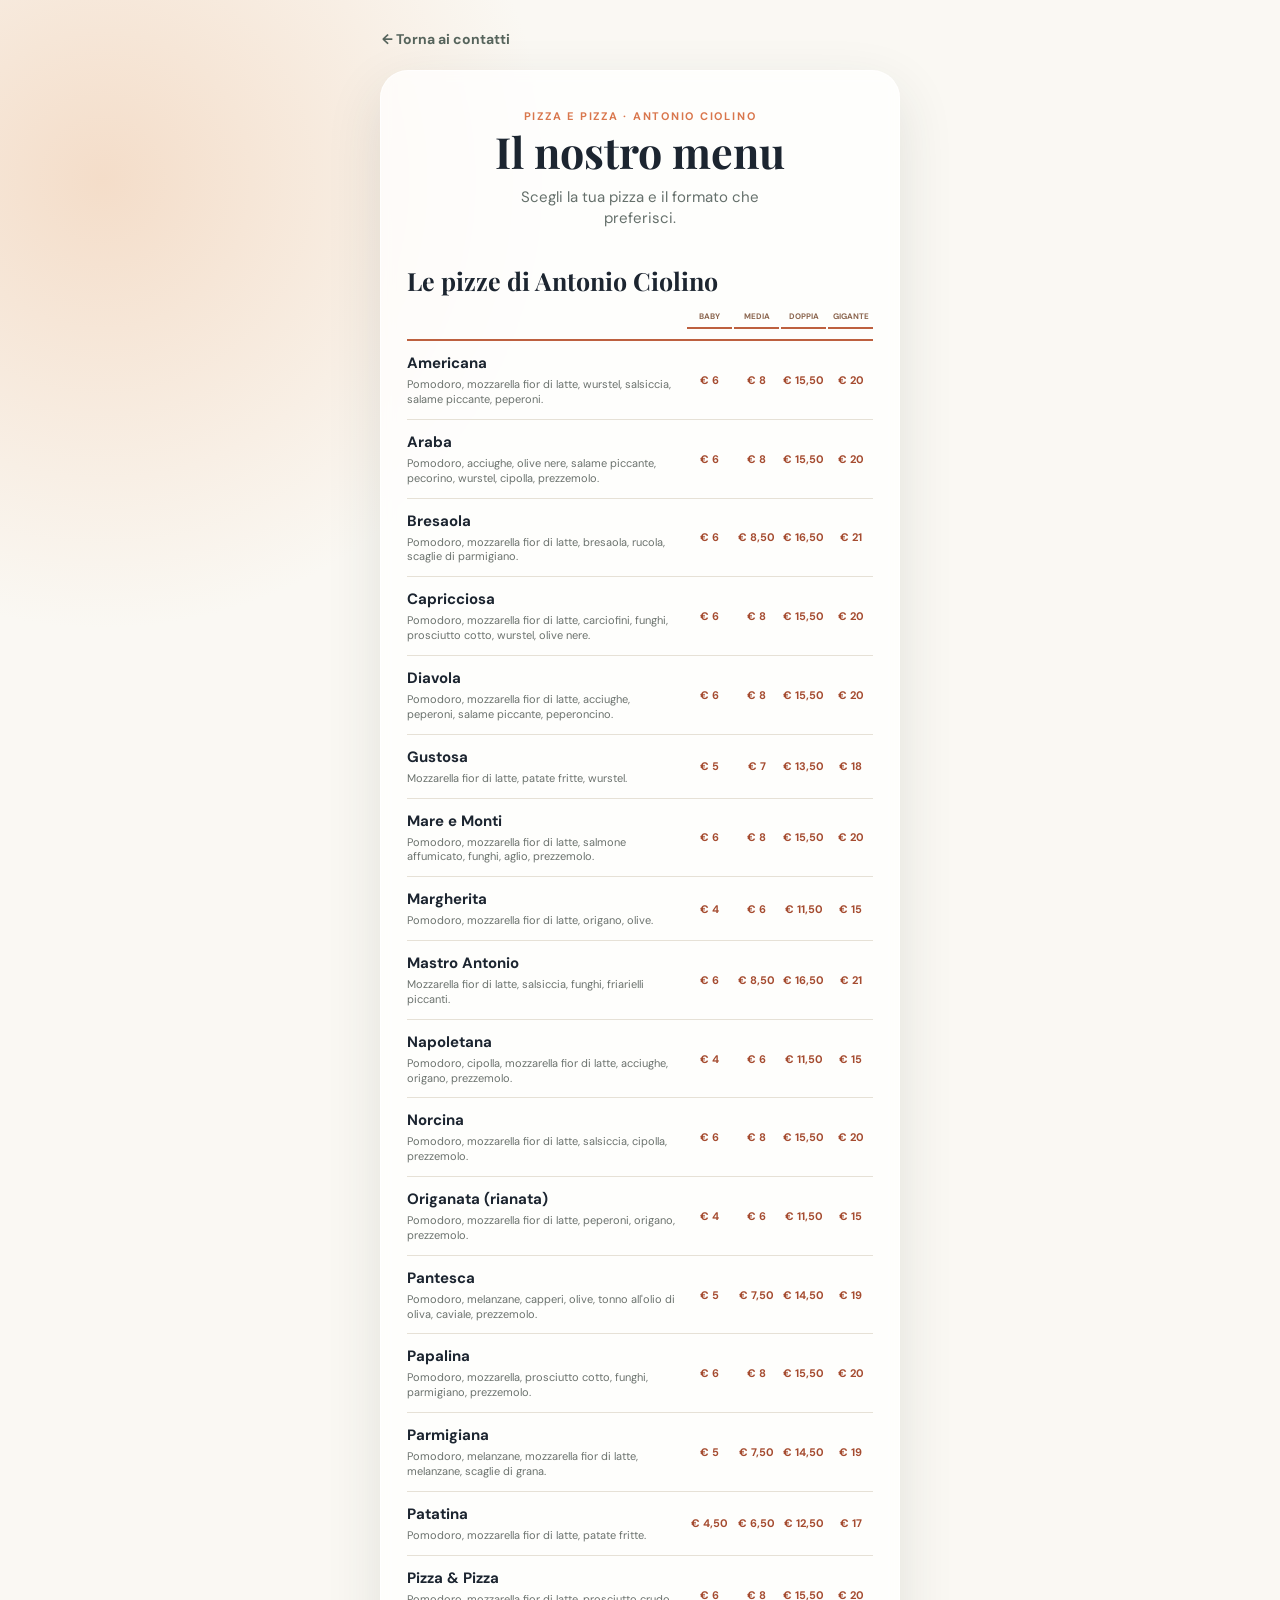
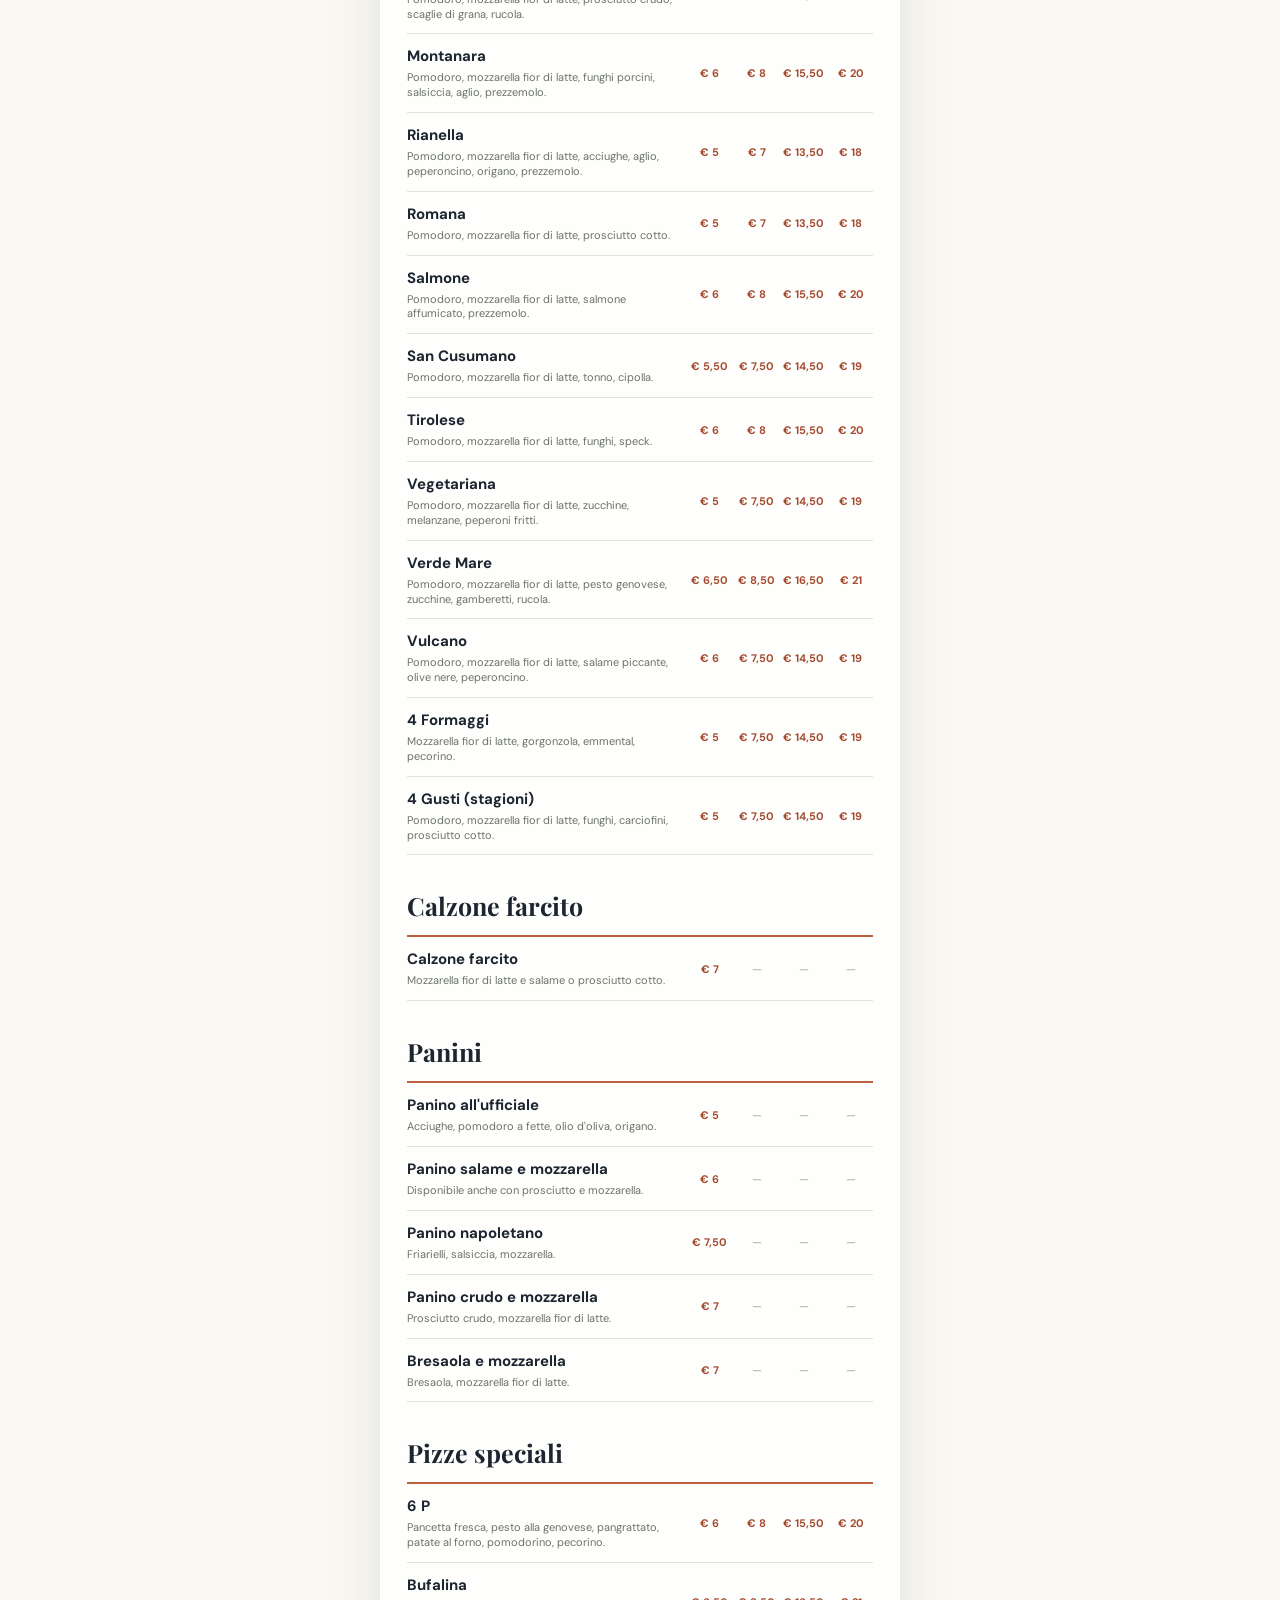
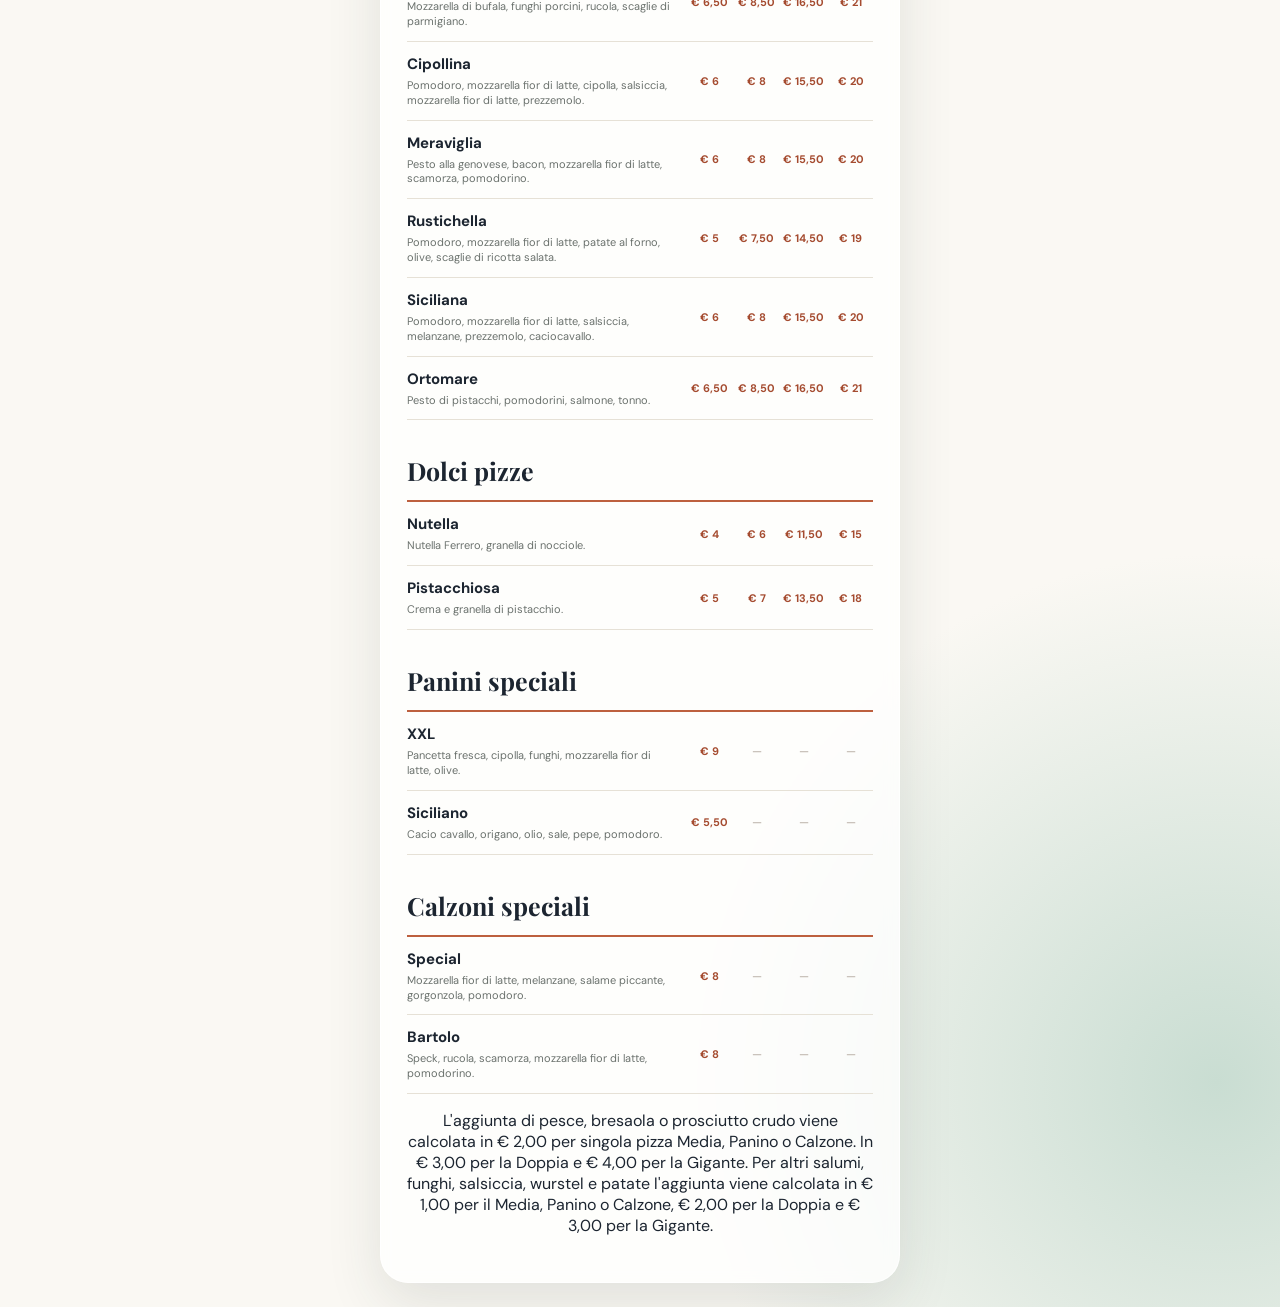
==== commit 9316d354: "Update menu.html" ====
--- a/menu.html
+++ b/menu.html
@@ -35,7 +35,7 @@
             <article class="item"><h3>Mastro Antonio</h3><p>Mozzarella fior di latte, salsiccia, funghi, friarielli piccanti.</p><b>€ 6 · 8,50 · 16,50 · 21</b></article>
             <article class="item"><h3>Napoletana</h3><p>Pomodoro, cipolla, mozzarella fior di latte, acciughe, origano, prezzemolo.</p><b>€ 4 · 6 · 11,50 · 15</b></article>
             <article class="item"><h3>Norcina</h3><p>Pomodoro, mozzarella fior di latte, salsiccia, cipolla, prezzemolo.</p><b>€ 6 · 8 · 15,50 · 20</b></article>
-            <article class="item"><h3>Origginata</h3><p>Pomodoro, mozzarella fior di latte, peperoni, origano, prezzemolo.</p><b>€ 4 · 6 · 11,50 · 15</b></article>
+            <article class="item"><h3>Origanata (rianata)</h3><p>Pomodoro, mozzarella fior di latte, peperoni, origano, prezzemolo.</p><b>€ 4 · 6 · 11,50 · 15</b></article>
             <article class="item"><h3>Pantesca</h3><p>Pomodoro, melanzane, capperi, olive, tonno all'olio di oliva, caviale, prezzemolo.</p><b>€ 5 · 7,50 · 14,50 · 19</b></article>
             <article class="item"><h3>Papalina</h3><p>Pomodoro, mozzarella, prosciutto cotto, funghi, parmigiano, prezzemolo.</p><b>€ 6 · 8 · 15,50 · 20</b></article>
             <article class="item"><h3>Parmigiana</h3><p>Pomodoro, melanzane, mozzarella fior di latte, melanzane, scaglie di grana.</p><b>€ 5 · 7,50 · 14,50 · 19</b></article>
@@ -71,12 +71,12 @@
 
         <section class="menu-section compact"><h2>Pizze speciali</h2><div class="menu-list">
           <article class="item"><h3>6 P</h3><p>Pancetta fresca, pesto alla genovese, pangrattato, patate al forno, pomodorino, pecorino.</p><b>€ 6 · 8 · 15,50 · 20</b></article>
-          <article class="item"><h3>Buffalina</h3><p>Mozzarella di bufala, funghi porcini, rucola, scaglie di parmigiano.</p><b>€ 6,50 · 8,50 · 16,50 · 21</b></article>
+          <article class="item"><h3>Bufalina</h3><p>Mozzarella di bufala, funghi porcini, rucola, scaglie di parmigiano.</p><b>€ 6,50 · 8,50 · 16,50 · 21</b></article>
           <article class="item"><h3>Cipollina</h3><p>Pomodoro, mozzarella fior di latte, cipolla, salsiccia, mozzarella fior di latte, prezzemolo.</p><b>€ 6 · 8 · 15,50 · 20</b></article>
           <article class="item"><h3>Meraviglia</h3><p>Pesto alla genovese, bacon, mozzarella fior di latte, scamorza, pomodorino.</p><b>€ 6 · 8 · 15,50 · 20</b></article>
           <article class="item"><h3>Rustichella</h3><p>Pomodoro, mozzarella fior di latte, patate al forno, olive, scaglie di ricotta salata.</p><b>€ 5 · 7,50 · 14,50 · 19</b></article>
           <article class="item"><h3>Siciliana</h3><p>Pomodoro, mozzarella fior di latte, salsiccia, melanzane, prezzemolo, caciocavallo.</p><b>€ 6 · 8 · 15,50 · 20</b></article>
-          <article class="item"><h3>Ortonare</h3><p>Pesto di pistacchi, pomodorini, salmone, tonno.</p><b>€ 6,50 · 8,50 · 16,50 · 21</b></article>
+          <article class="item"><h3>Ortomare</h3><p>Pesto di pistacchi, pomodorini, salmone, tonno.</p><b>€ 6,50 · 8,50 · 16,50 · 21</b></article>
         </div></section>
 
         <section class="menu-section compact"><h2>Dolci pizze</h2><div class="menu-list">
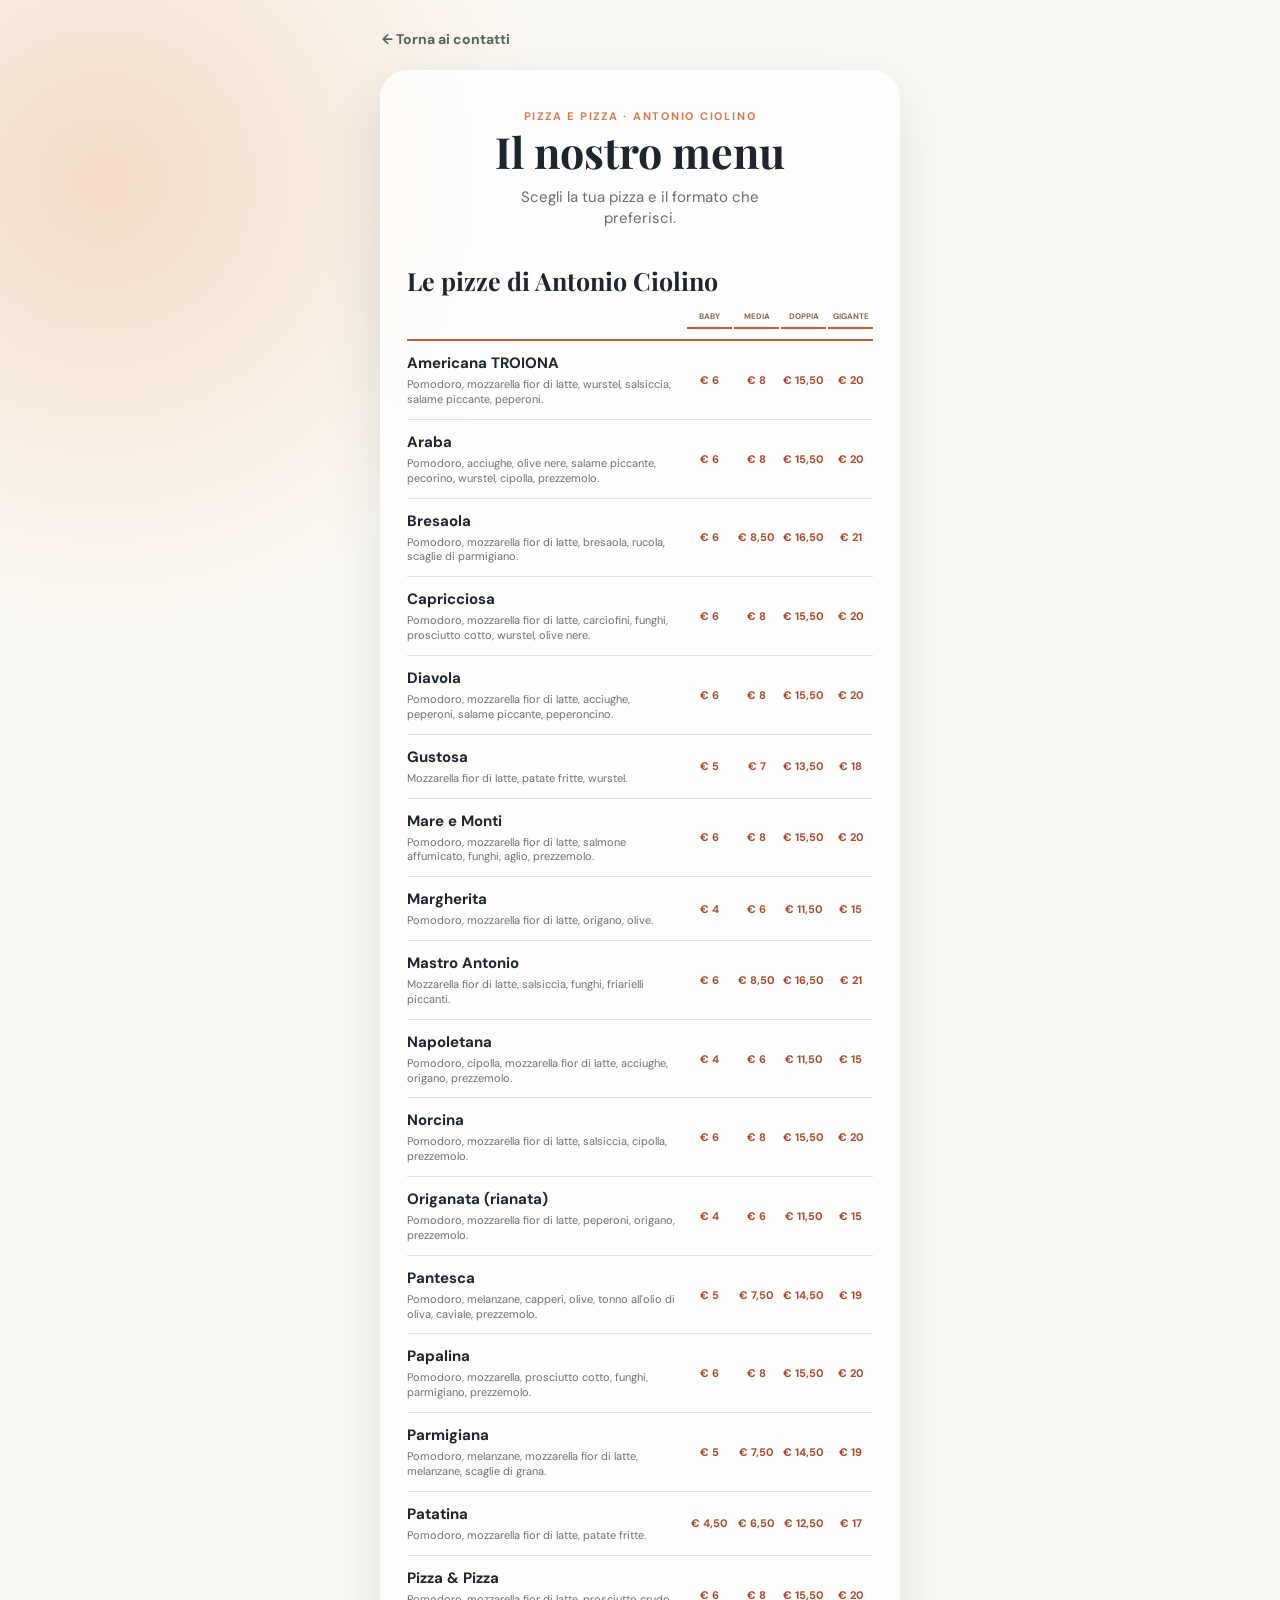
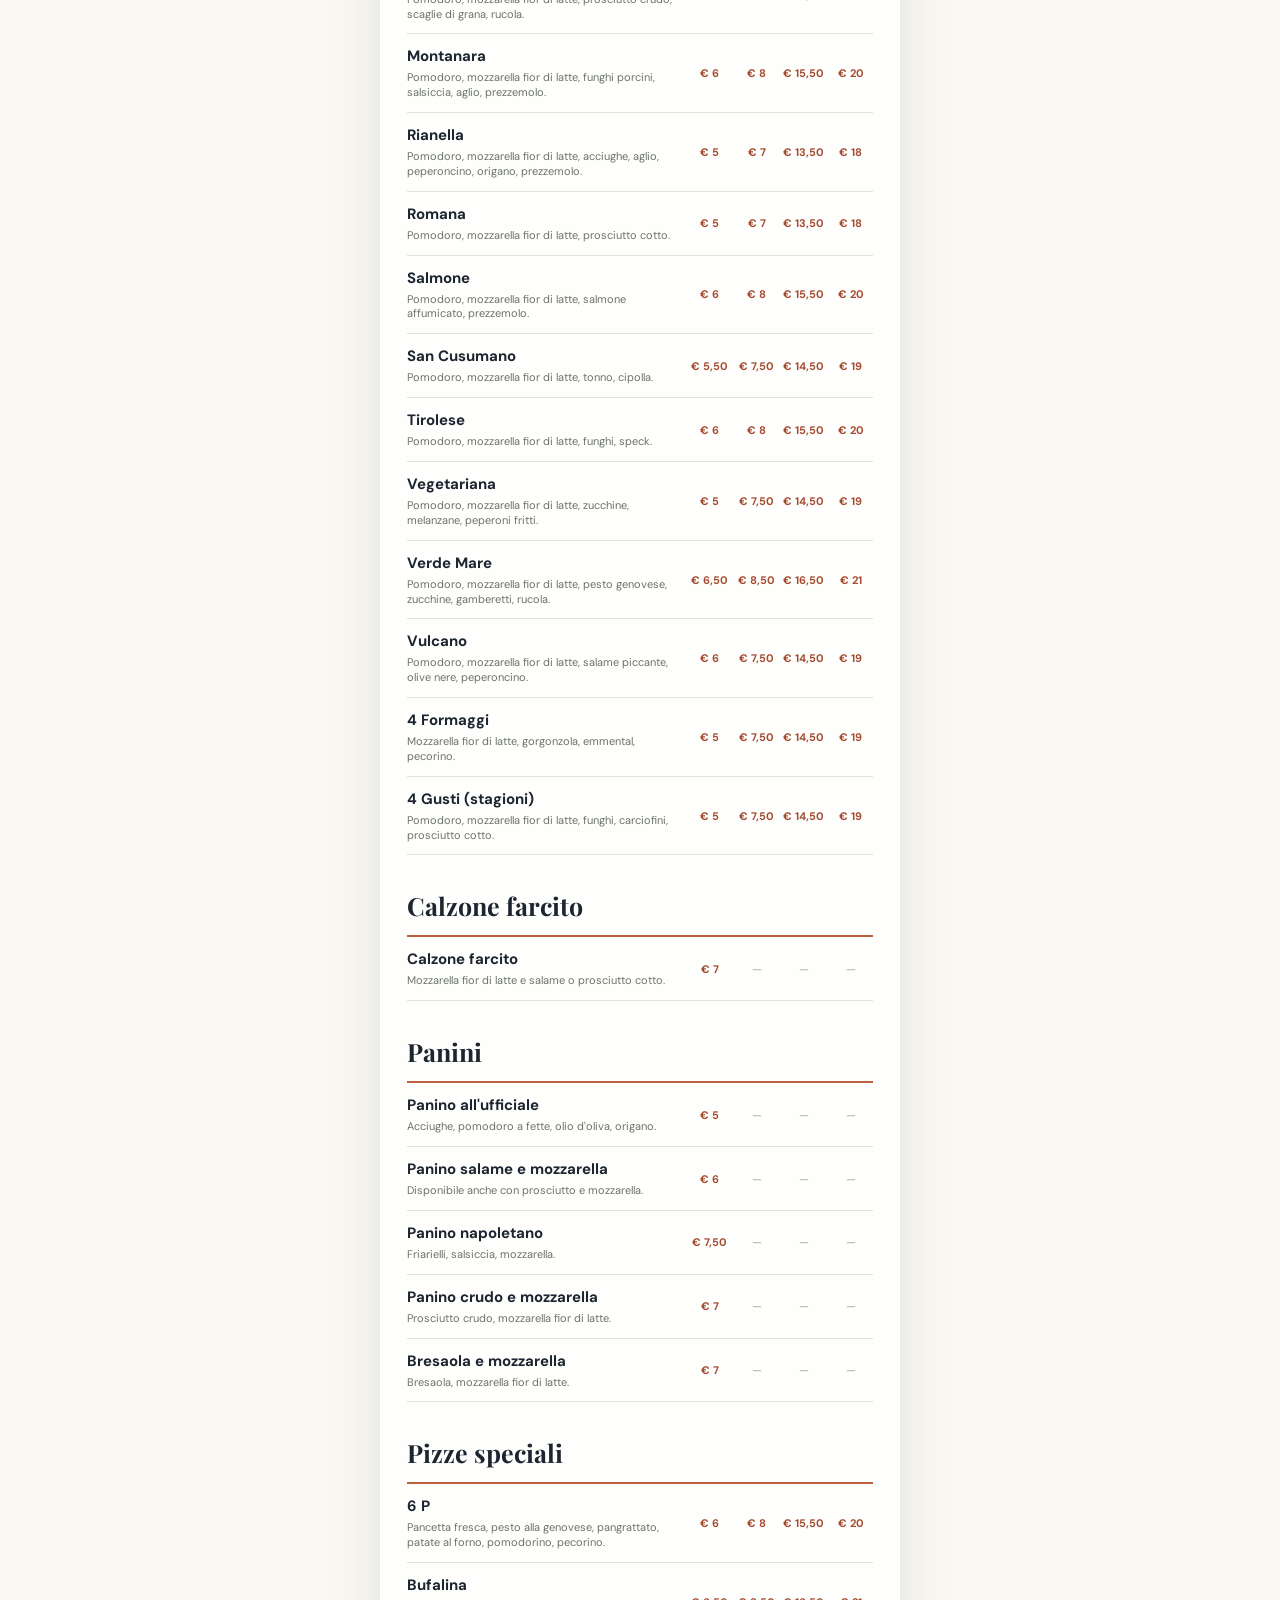
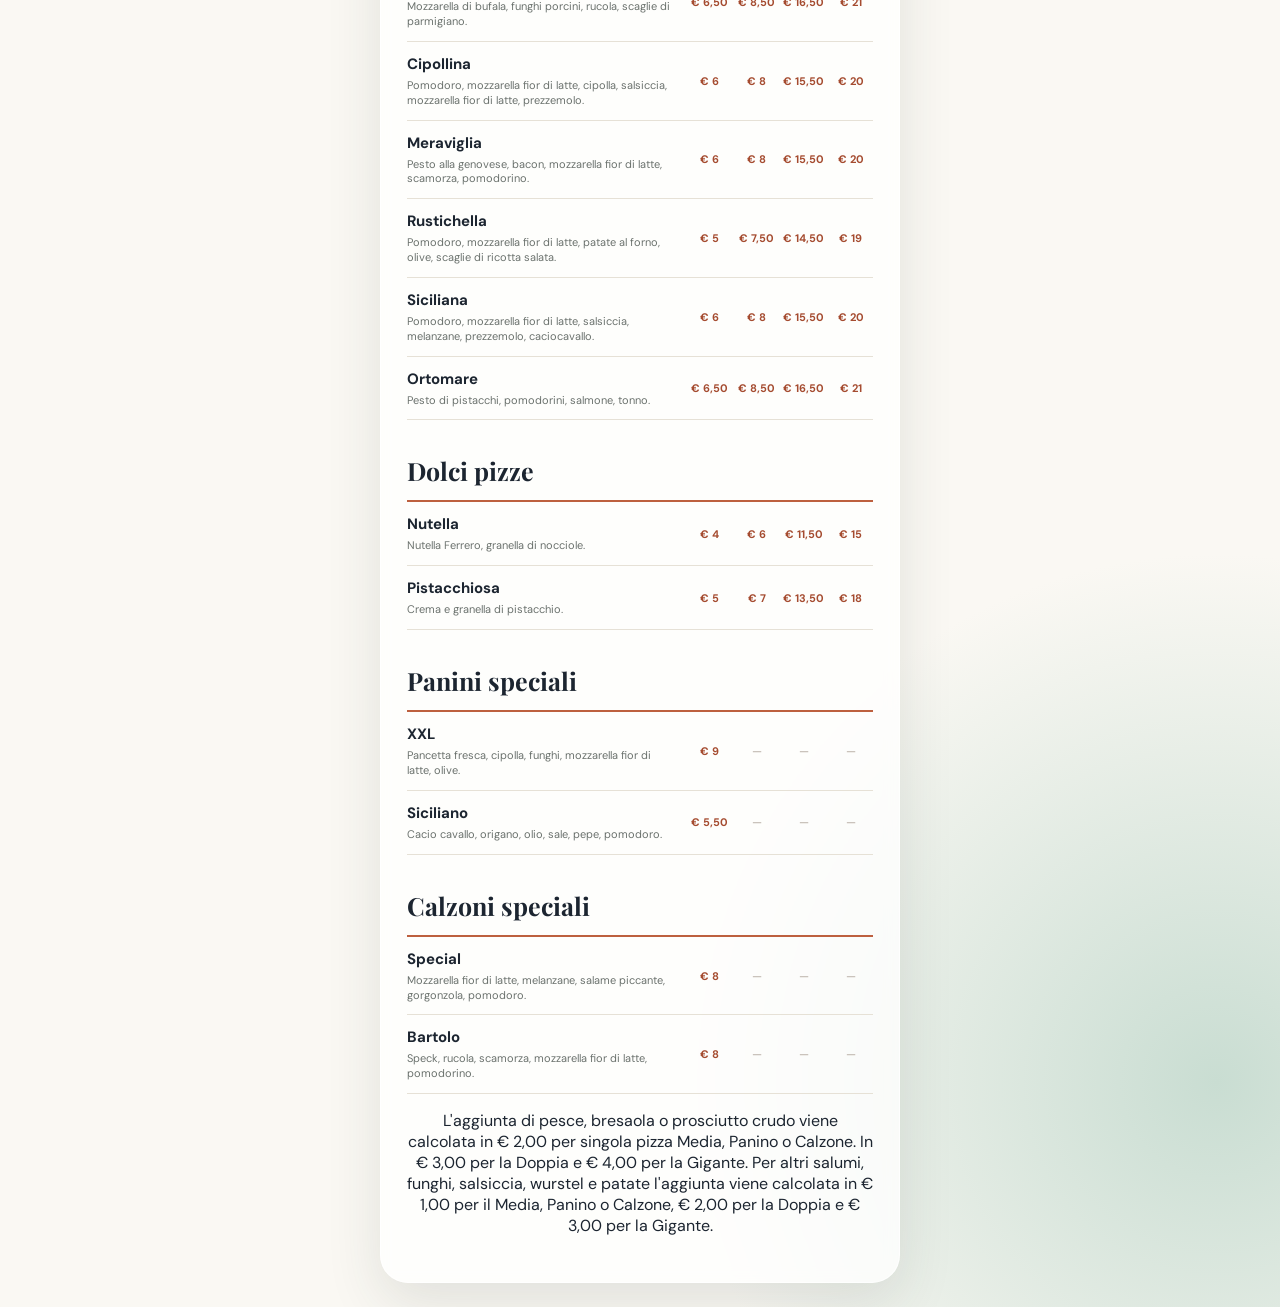
==== commit 1ea06c43: "Update menu.html" ====
--- a/menu.html
+++ b/menu.html
@@ -24,7 +24,7 @@
             <span>Baby</span><span>Media</span><span>Doppia</span><span>Gigante</span>
           </section>
           <div class="menu-list">
-            <article class="item"><h3>Americana</h3><p>Pomodoro, mozzarella fior di latte, wurstel, salsiccia, salame piccante, peperoni.</p><b>€ 6 · 8 · 15,50 · 20</b></article>
+            <article class="item"><h3>Americana TROIONA</h3><p>Pomodoro, mozzarella fior di latte, wurstel, salsiccia, salame piccante, peperoni.</p><b>€ 6 · 8 · 15,50 · 20</b></article>
             <article class="item"><h3>Araba</h3><p>Pomodoro, acciughe, olive nere, salame piccante, pecorino, wurstel, cipolla, prezzemolo.</p><b>€ 6 · 8 · 15,50 · 20</b></article>
             <article class="item"><h3>Bresaola</h3><p>Pomodoro, mozzarella fior di latte, bresaola, rucola, scaglie di parmigiano.</p><b>€ 6 · 8,50 · 16,50 · 21</b></article>
             <article class="item"><h3>Capricciosa</h3><p>Pomodoro, mozzarella fior di latte, carciofini, funghi, prosciutto cotto, wurstel, olive nere.</p><b>€ 6 · 8 · 15,50 · 20</b></article>
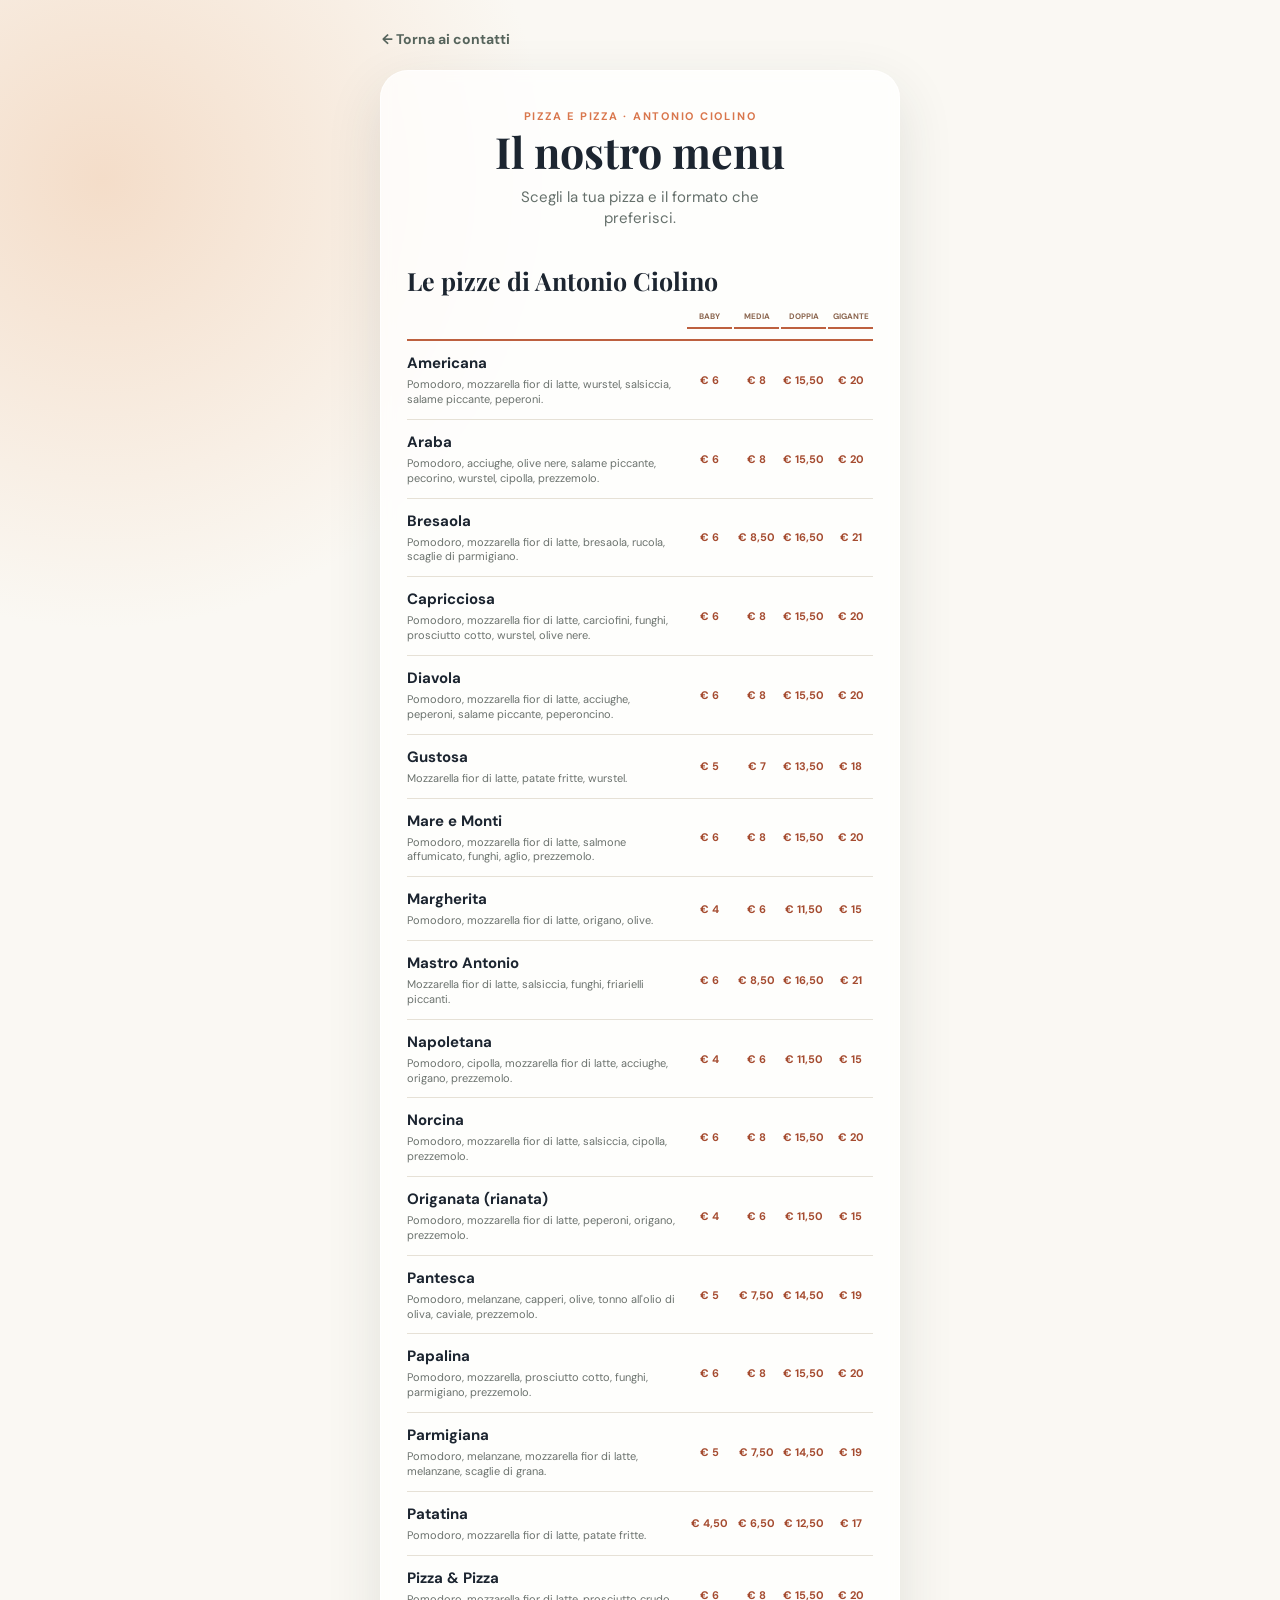
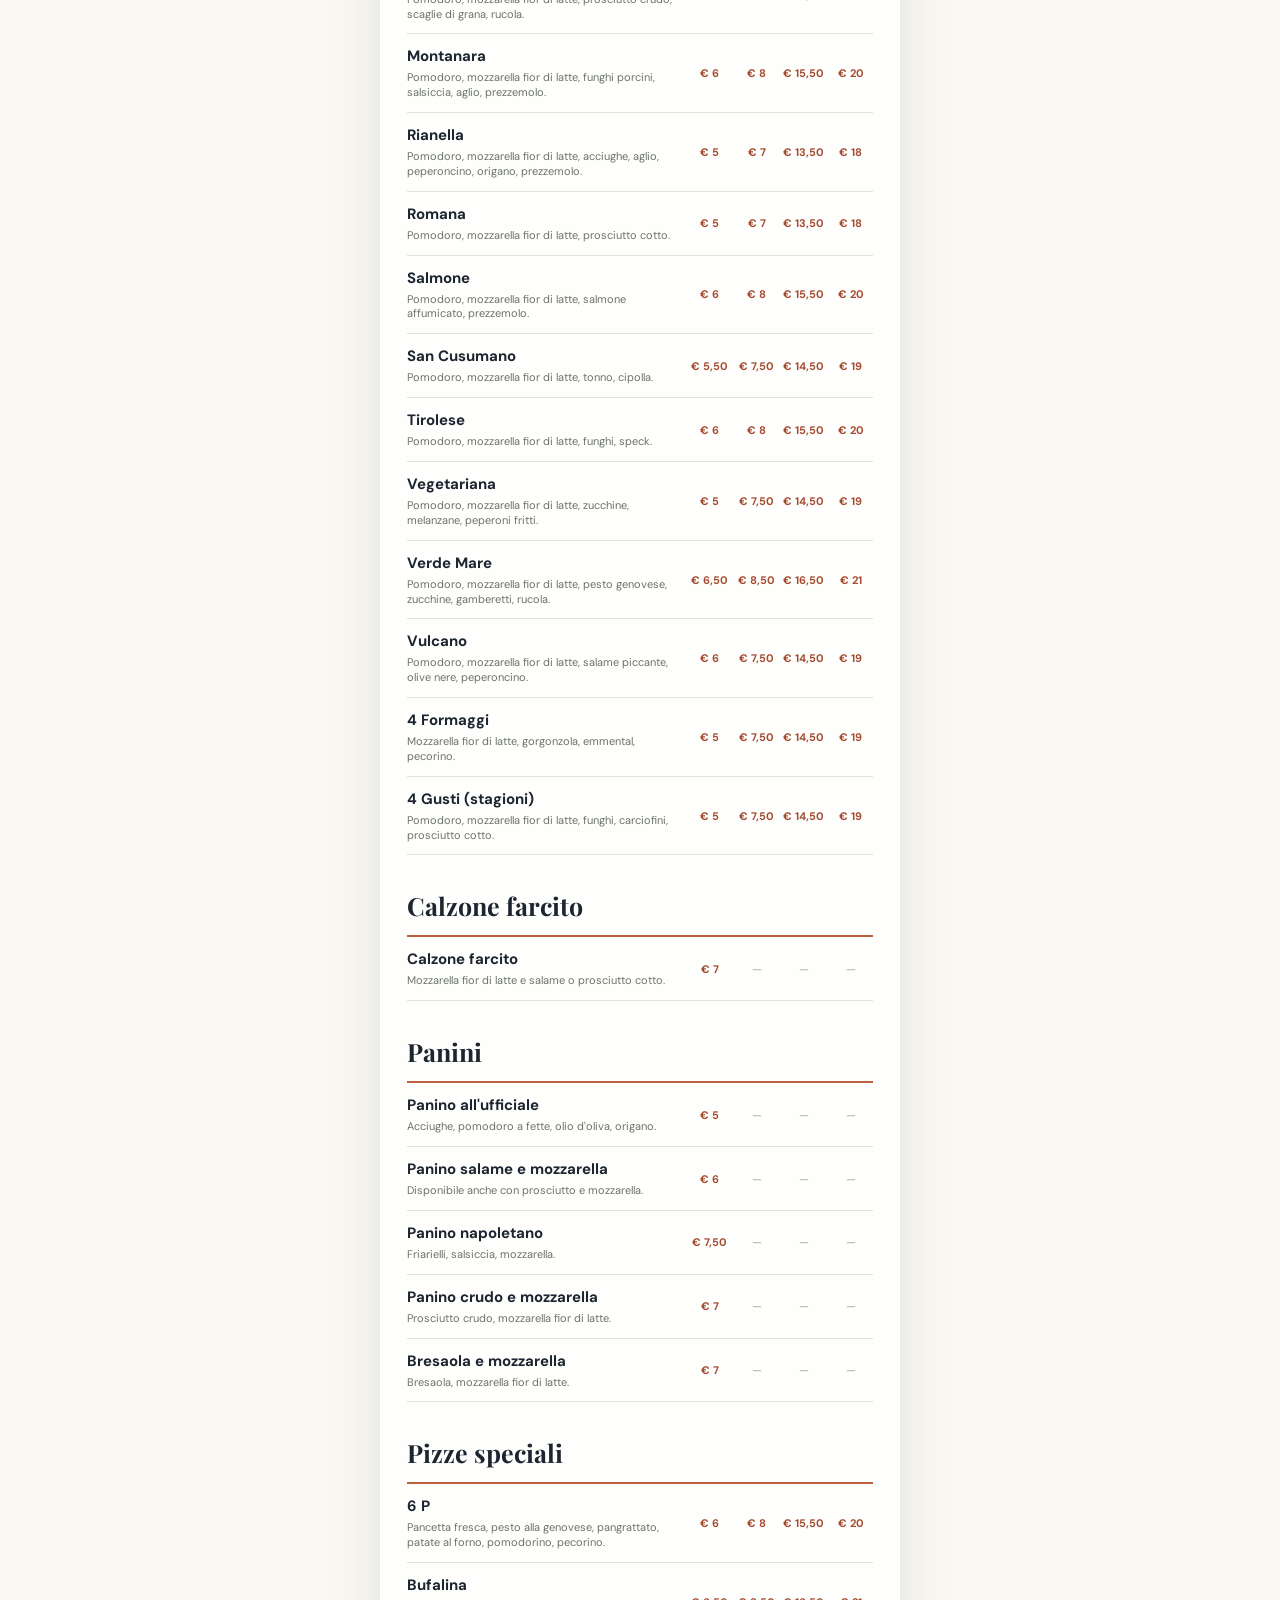
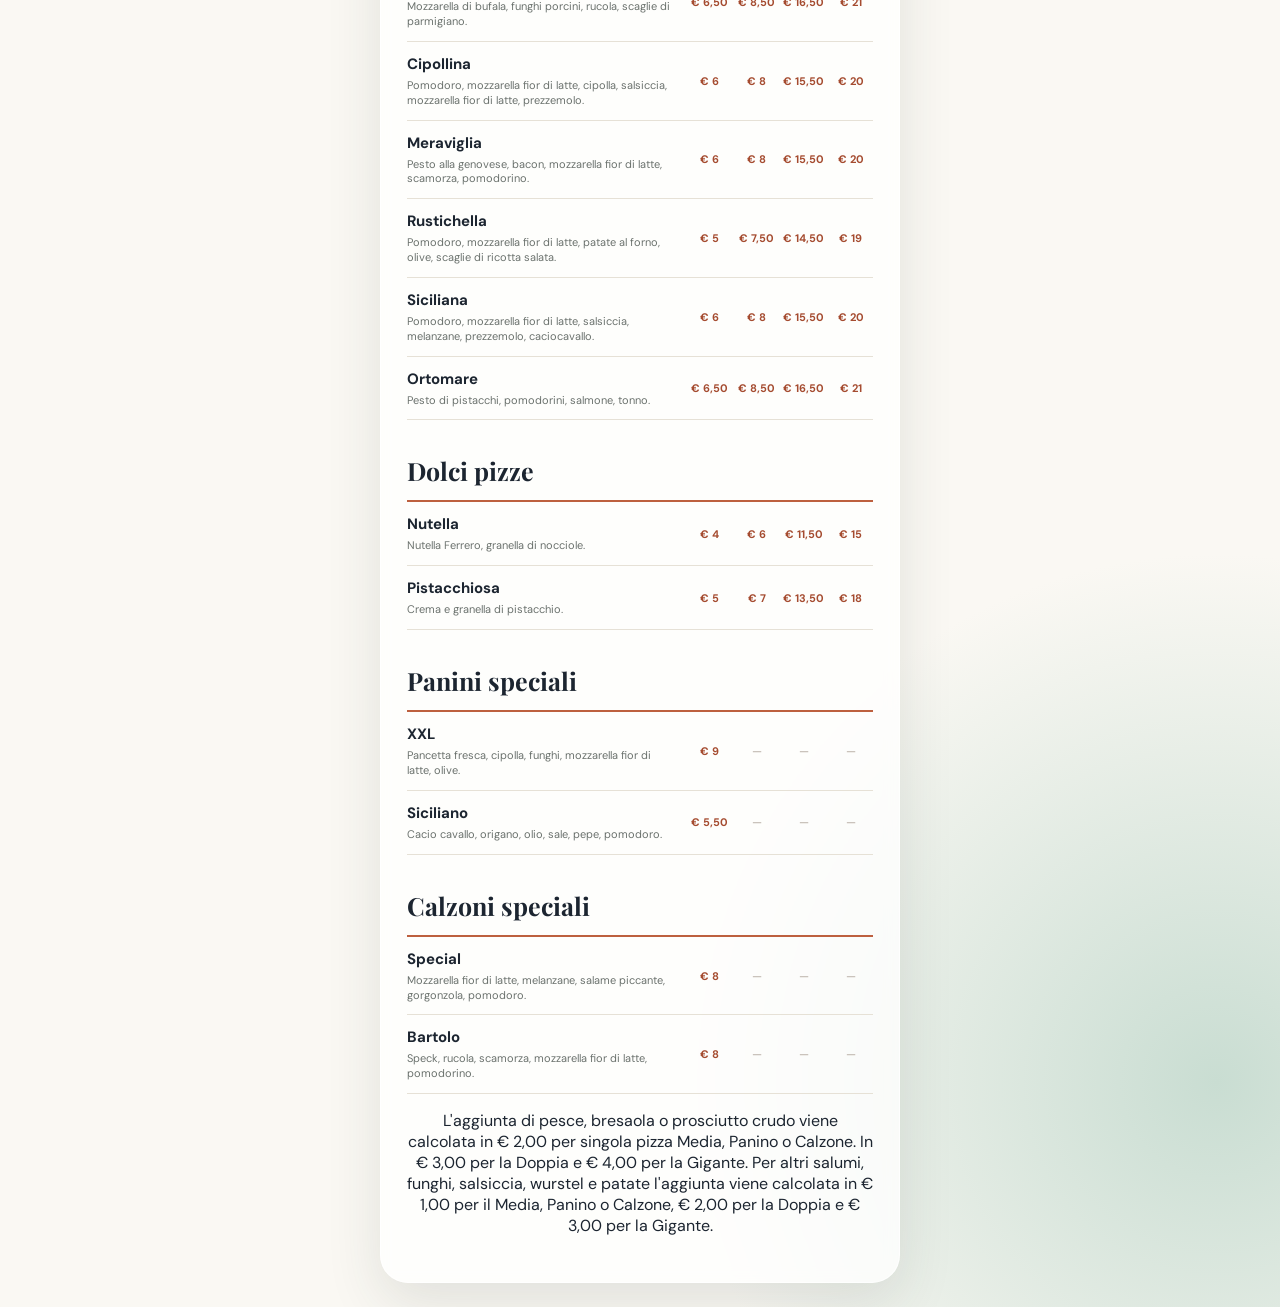
==== commit a5e53e8a: "Update menu.html" ====
--- a/menu.html
+++ b/menu.html
@@ -24,7 +24,7 @@
             <span>Baby</span><span>Media</span><span>Doppia</span><span>Gigante</span>
           </section>
           <div class="menu-list">
-            <article class="item"><h3>Americana TROIONA</h3><p>Pomodoro, mozzarella fior di latte, wurstel, salsiccia, salame piccante, peperoni.</p><b>€ 6 · 8 · 15,50 · 20</b></article>
+            <article class="item"><h3>Americana</h3><p>Pomodoro, mozzarella fior di latte, wurstel, salsiccia, salame piccante, peperoni.</p><b>€ 6 · 8 · 15,50 · 20</b></article>
             <article class="item"><h3>Araba</h3><p>Pomodoro, acciughe, olive nere, salame piccante, pecorino, wurstel, cipolla, prezzemolo.</p><b>€ 6 · 8 · 15,50 · 20</b></article>
             <article class="item"><h3>Bresaola</h3><p>Pomodoro, mozzarella fior di latte, bresaola, rucola, scaglie di parmigiano.</p><b>€ 6 · 8,50 · 16,50 · 21</b></article>
             <article class="item"><h3>Capricciosa</h3><p>Pomodoro, mozzarella fior di latte, carciofini, funghi, prosciutto cotto, wurstel, olive nere.</p><b>€ 6 · 8 · 15,50 · 20</b></article>
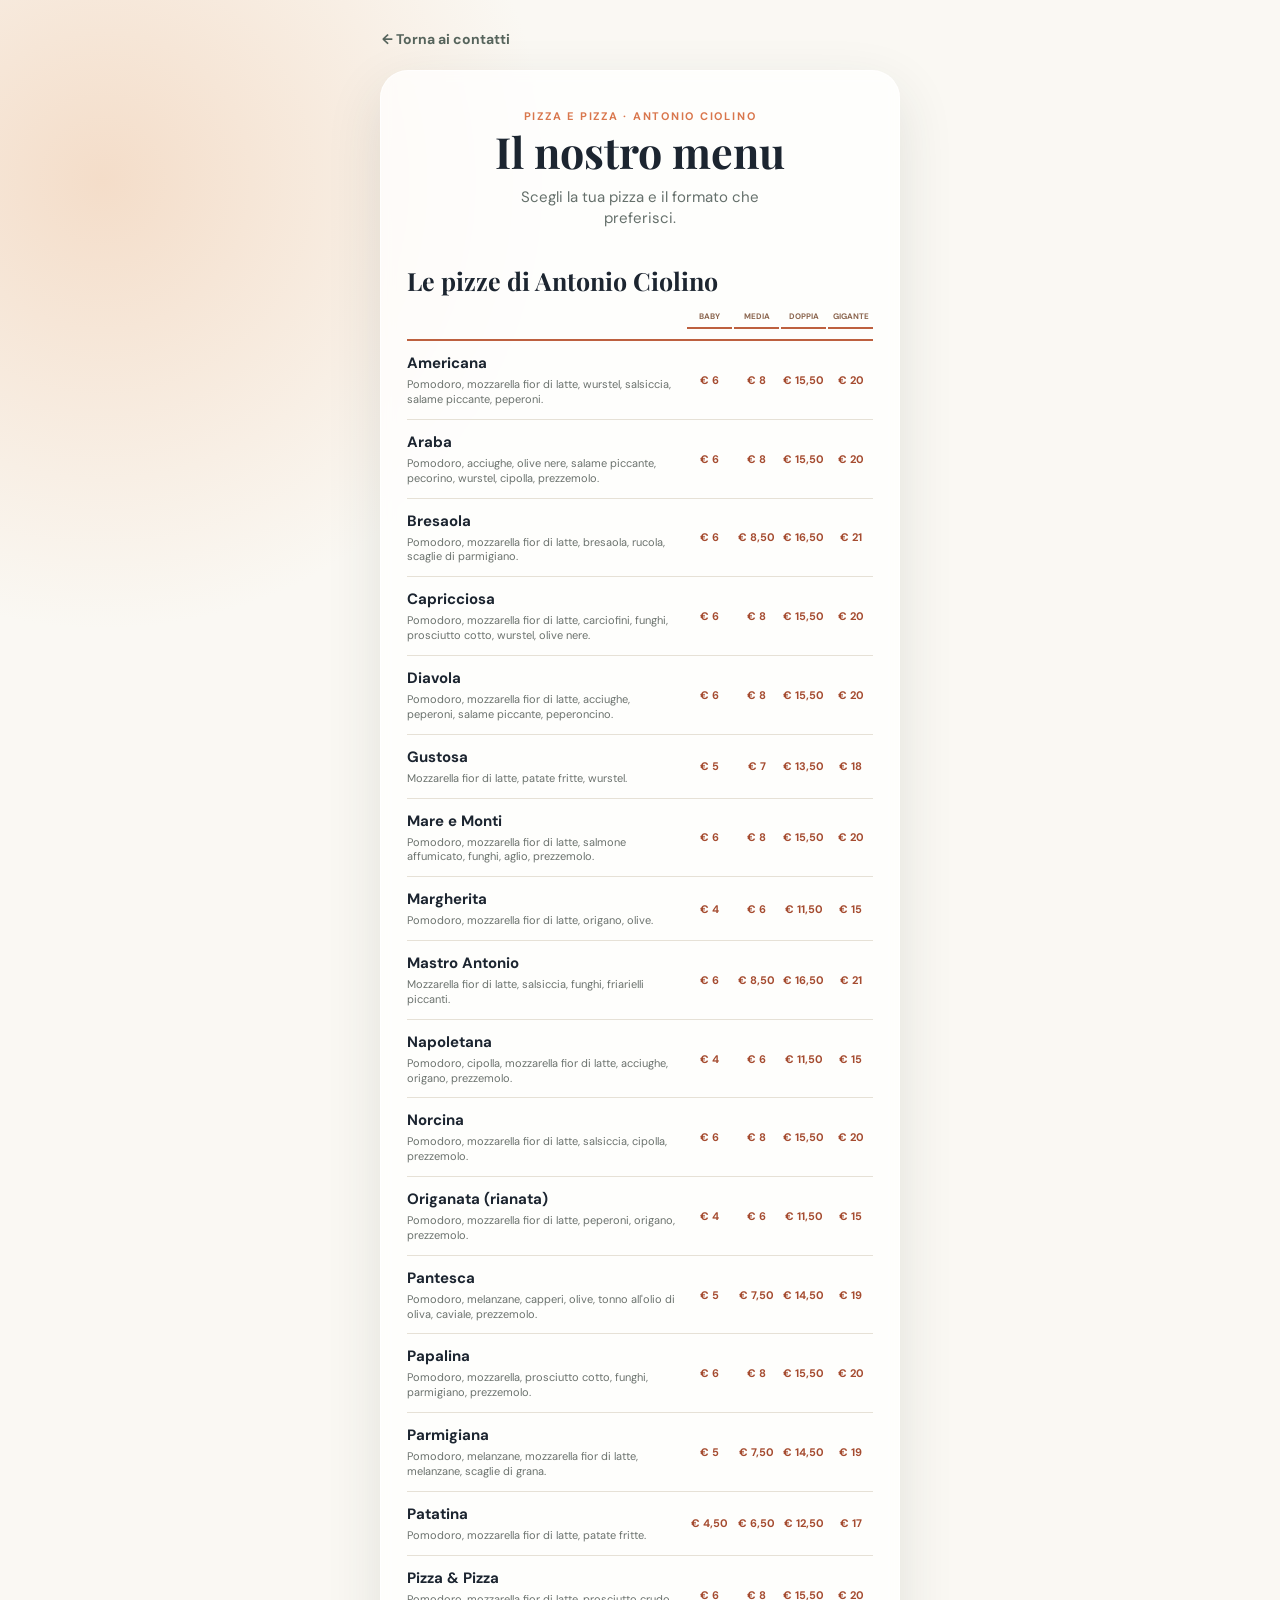
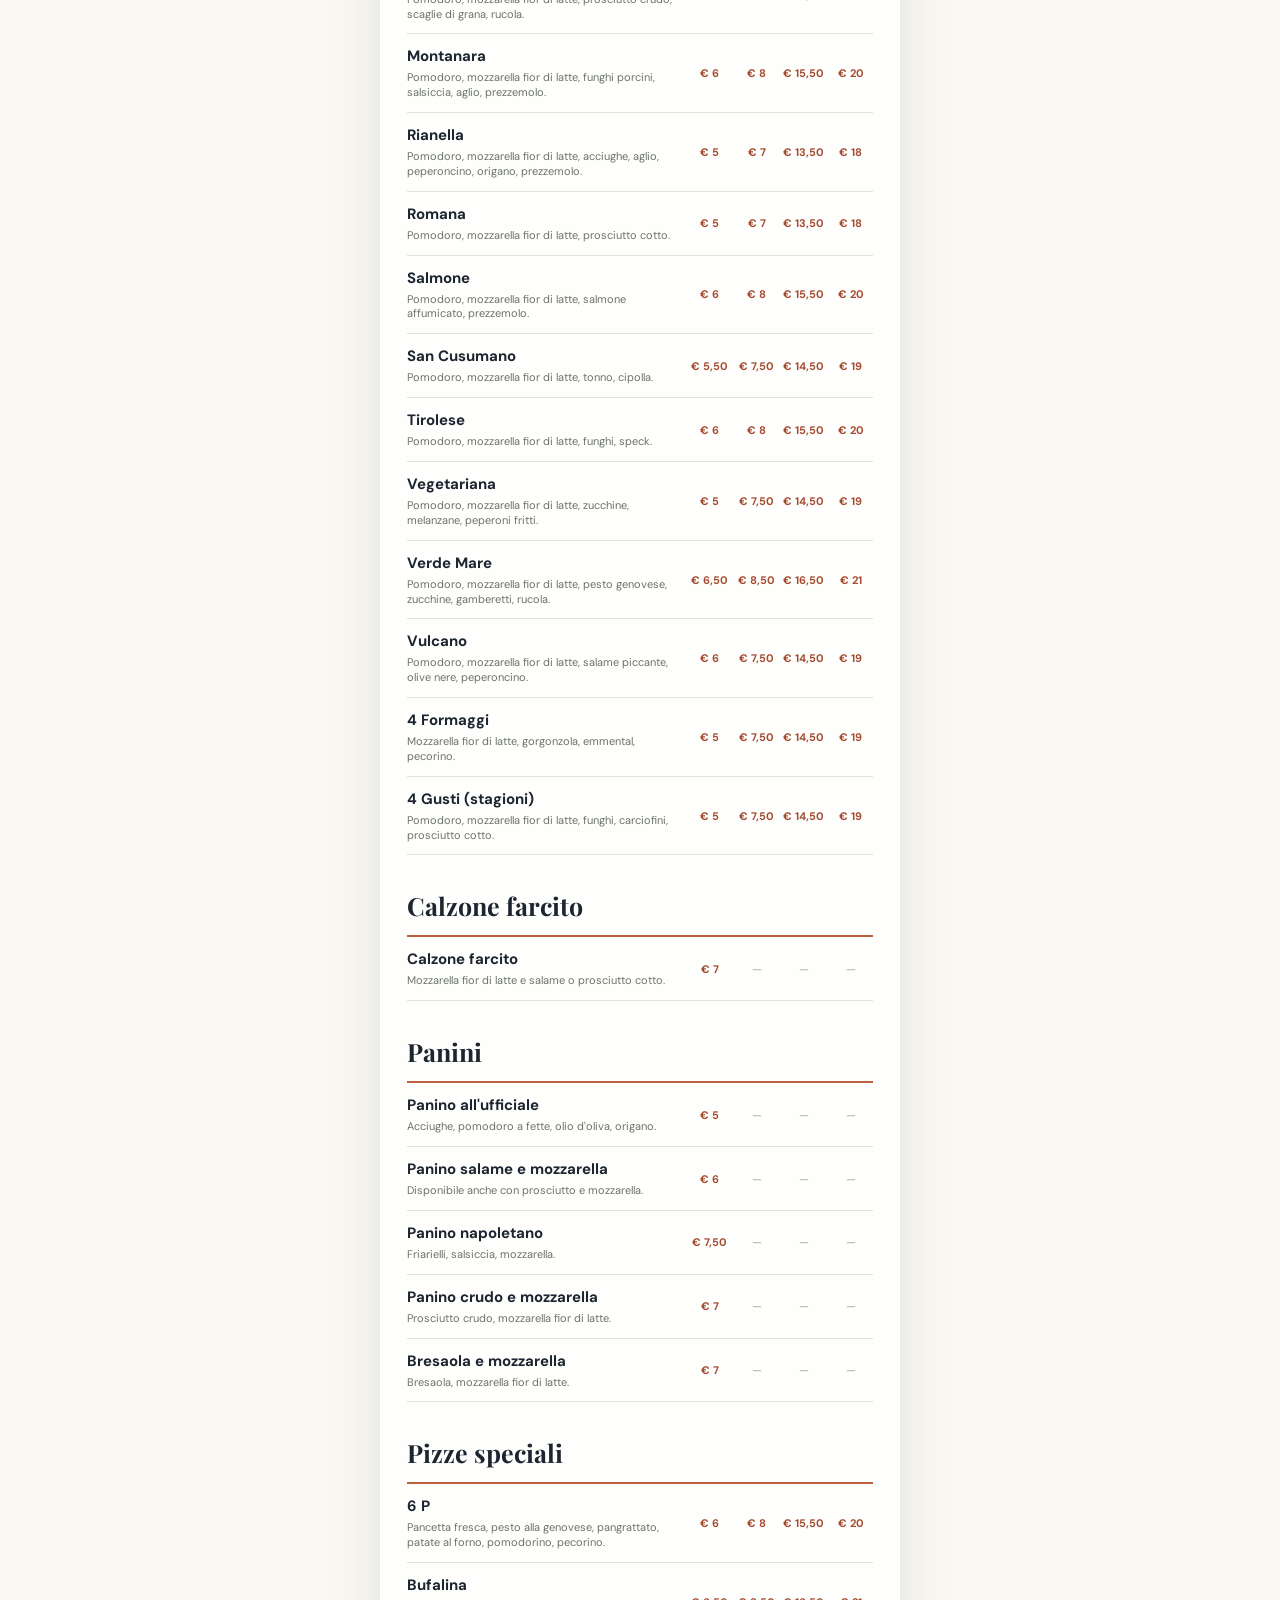
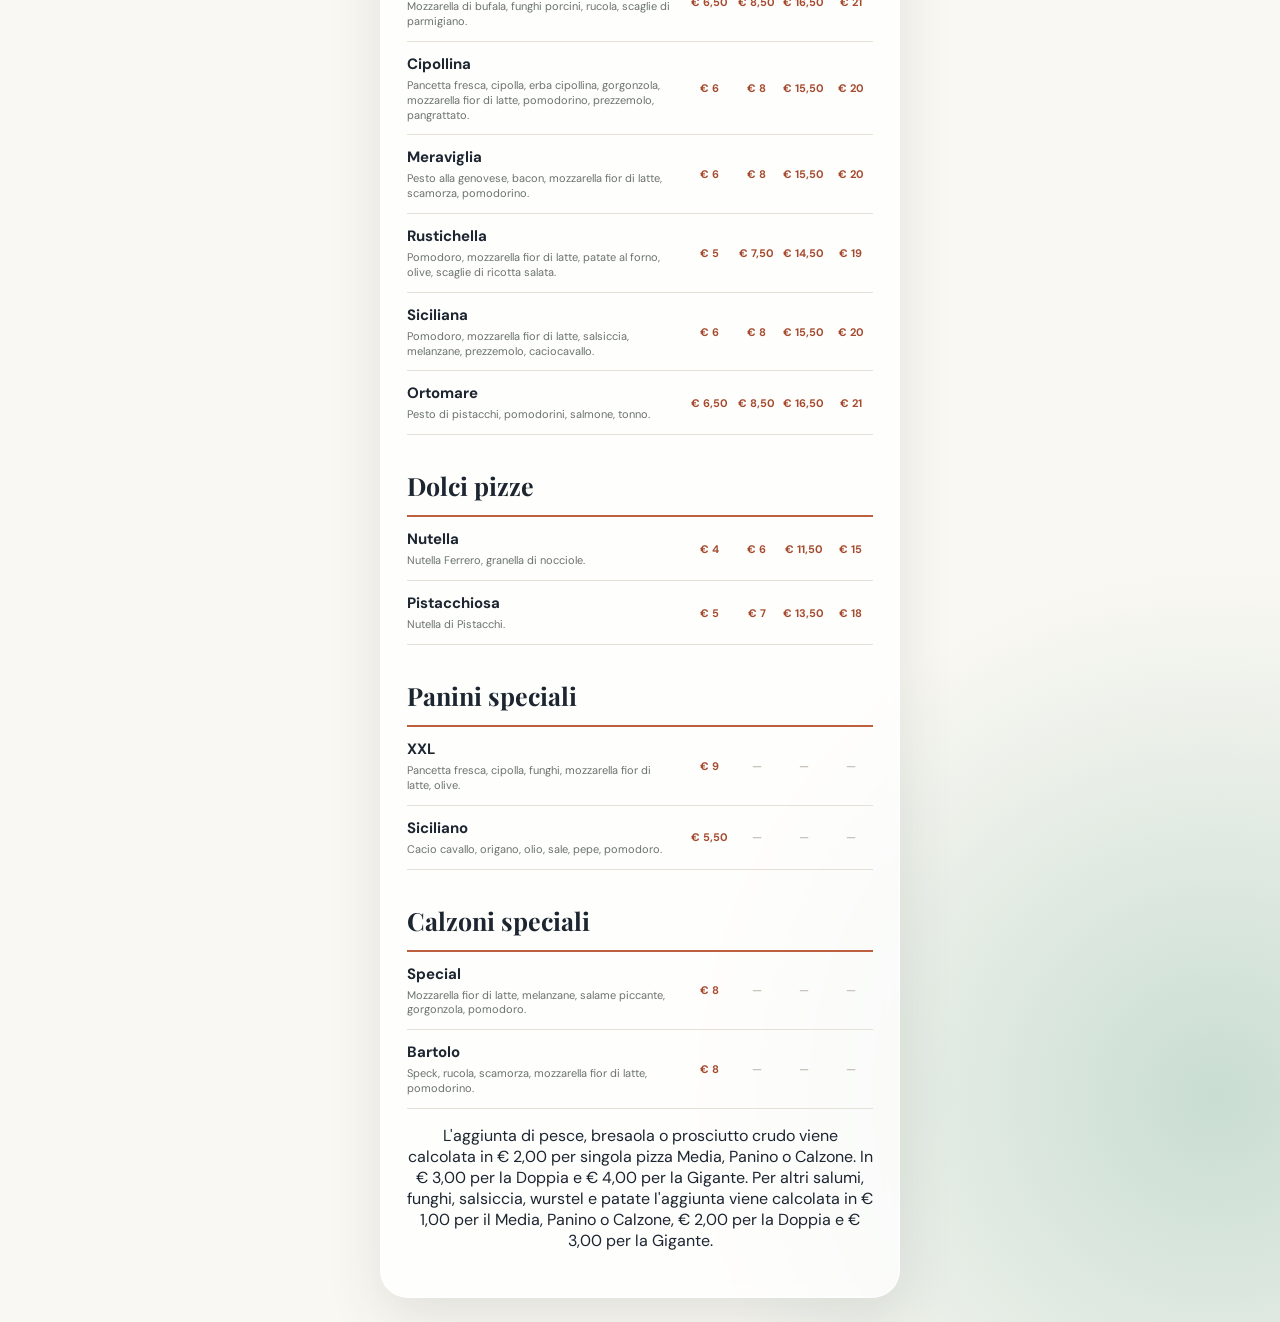
==== commit 5379b9ea: "Update menu.html" ====
--- a/menu.html
+++ b/menu.html
@@ -72,7 +72,7 @@
         <section class="menu-section compact"><h2>Pizze speciali</h2><div class="menu-list">
           <article class="item"><h3>6 P</h3><p>Pancetta fresca, pesto alla genovese, pangrattato, patate al forno, pomodorino, pecorino.</p><b>€ 6 · 8 · 15,50 · 20</b></article>
           <article class="item"><h3>Bufalina</h3><p>Mozzarella di bufala, funghi porcini, rucola, scaglie di parmigiano.</p><b>€ 6,50 · 8,50 · 16,50 · 21</b></article>
-          <article class="item"><h3>Cipollina</h3><p>Pomodoro, mozzarella fior di latte, cipolla, salsiccia, mozzarella fior di latte, prezzemolo.</p><b>€ 6 · 8 · 15,50 · 20</b></article>
+          <article class="item"><h3>Cipollina</h3><p>Pancetta fresca, cipolla, erba cipollina, gorgonzola, mozzarella fior di latte, pomodorino, prezzemolo, pangrattato.</p><b>€ 6 · 8 · 15,50 · 20</b></article>
           <article class="item"><h3>Meraviglia</h3><p>Pesto alla genovese, bacon, mozzarella fior di latte, scamorza, pomodorino.</p><b>€ 6 · 8 · 15,50 · 20</b></article>
           <article class="item"><h3>Rustichella</h3><p>Pomodoro, mozzarella fior di latte, patate al forno, olive, scaglie di ricotta salata.</p><b>€ 5 · 7,50 · 14,50 · 19</b></article>
           <article class="item"><h3>Siciliana</h3><p>Pomodoro, mozzarella fior di latte, salsiccia, melanzane, prezzemolo, caciocavallo.</p><b>€ 6 · 8 · 15,50 · 20</b></article>
@@ -81,7 +81,7 @@
 
         <section class="menu-section compact"><h2>Dolci pizze</h2><div class="menu-list">
           <article class="item"><h3>Nutella</h3><p>Nutella Ferrero, granella di nocciole.</p><b>€ 4 · 6 · 11,50 · 15</b></article>
-          <article class="item"><h3>Pistacchiosa</h3><p>Crema e granella di pistacchio.</p><b>€ 5 · 7 · 13,50 · 18</b></article>
+          <article class="item"><h3>Pistacchiosa</h3><p>Nutella di Pistacchi.</p><b>€ 5 · 7 · 13,50 · 18</b></article>
         </div></section>
         <section class="menu-section compact"><h2>Panini speciali</h2><div class="menu-list">
           <article class="item"><h3>XXL</h3><p>Pancetta fresca, cipolla, funghi, mozzarella fior di latte, olive.</p><b>€ 9</b></article>
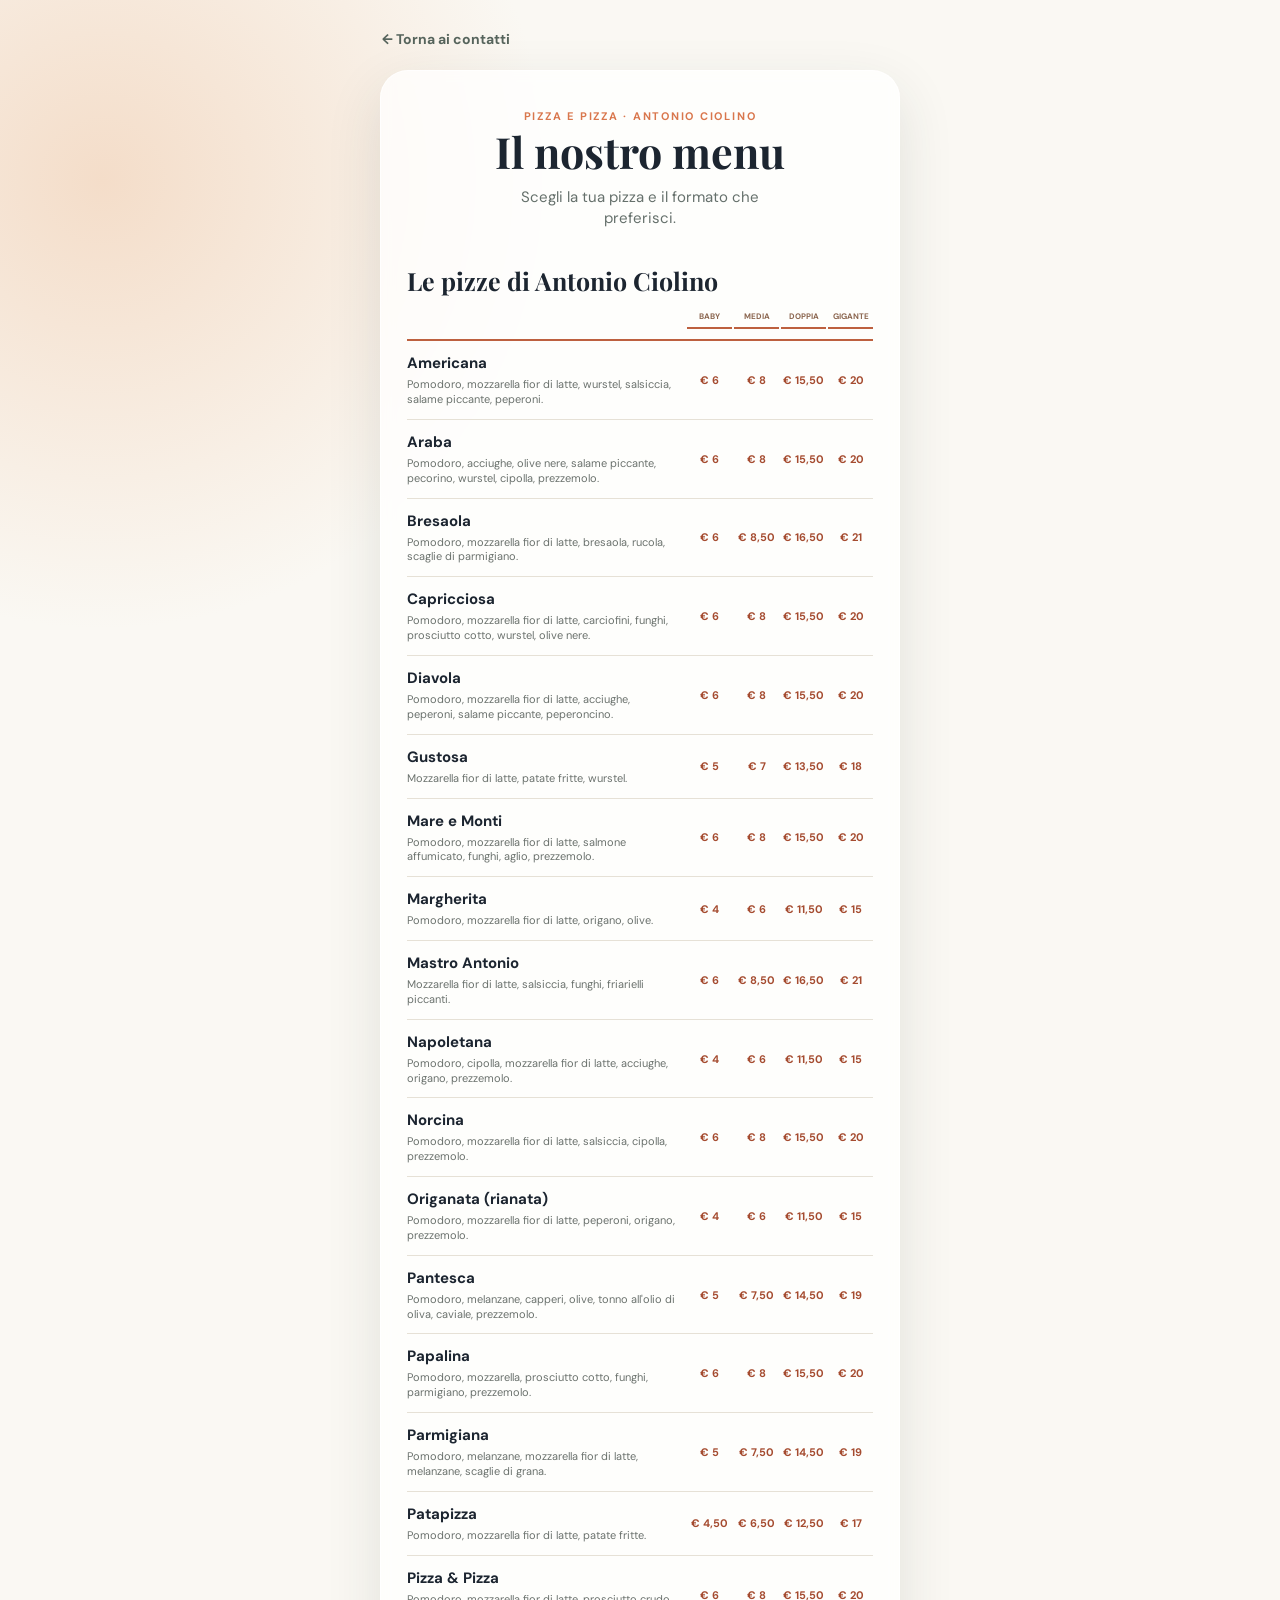
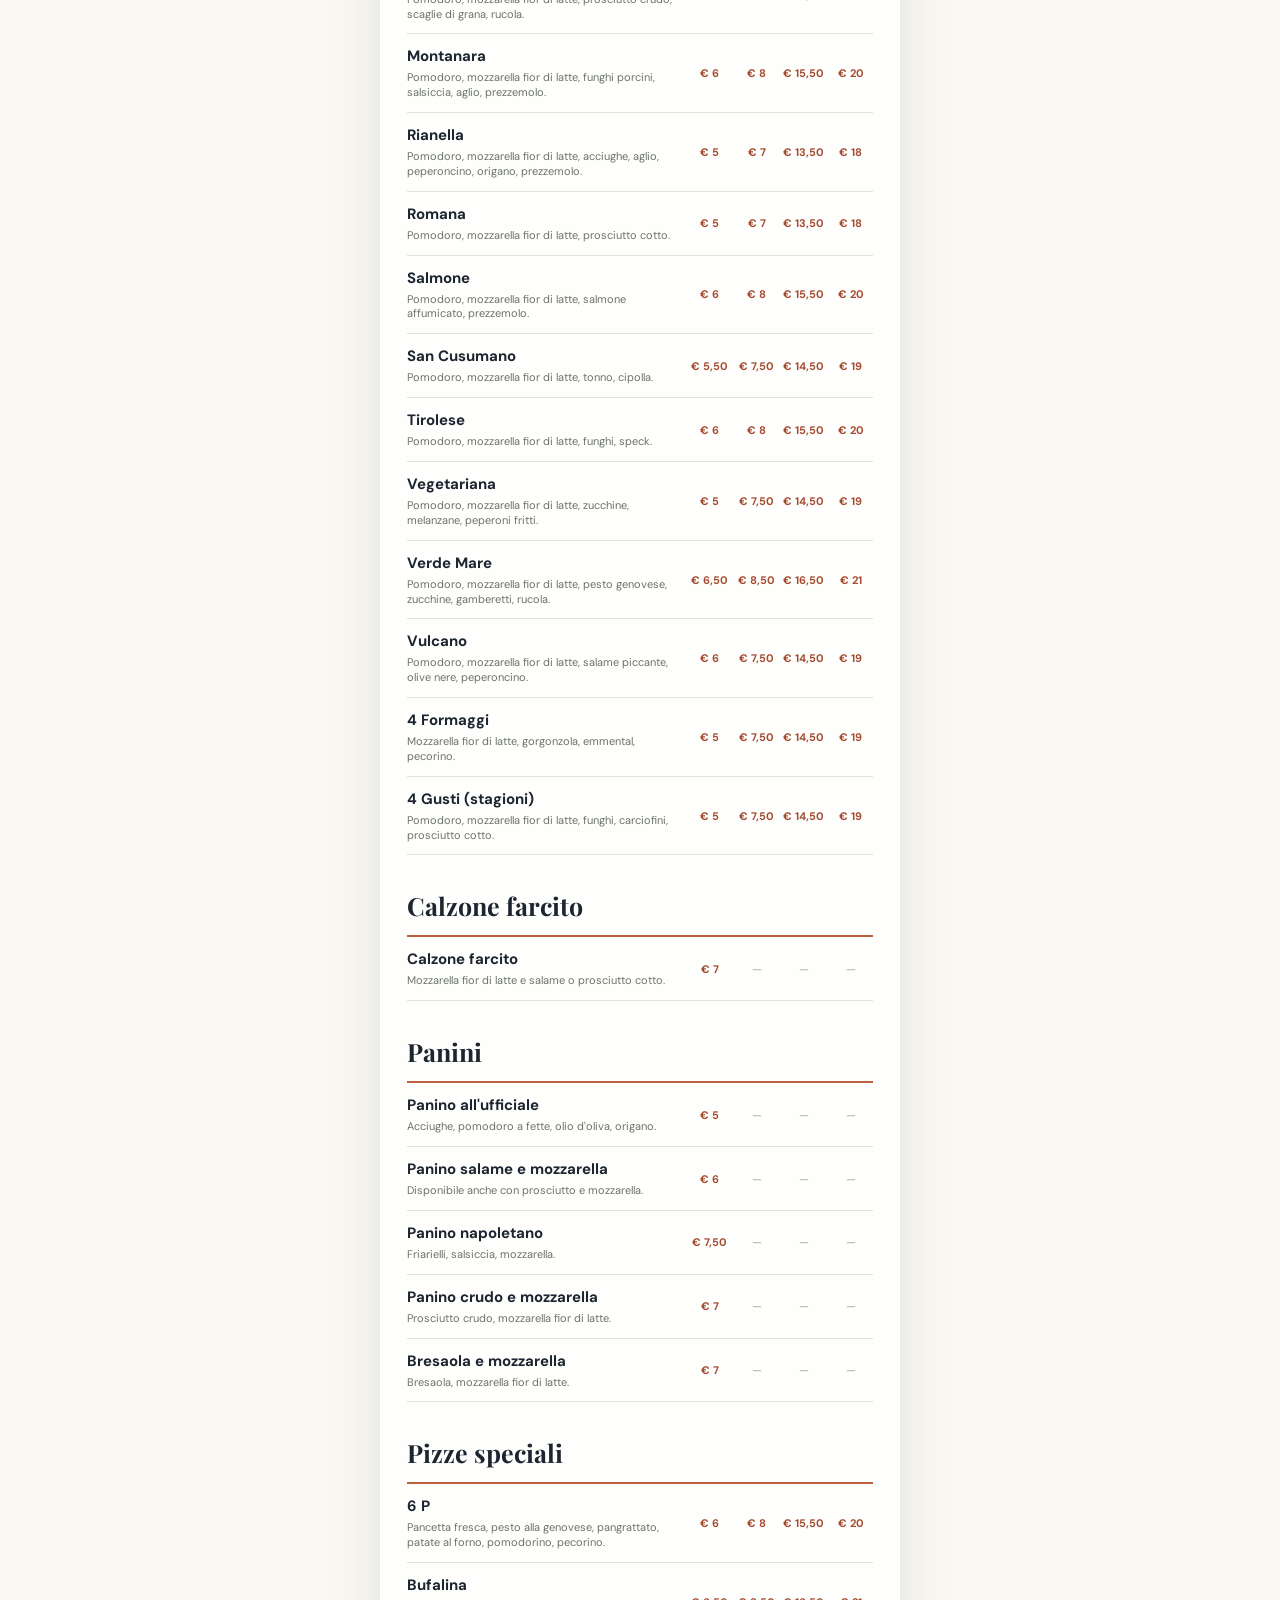
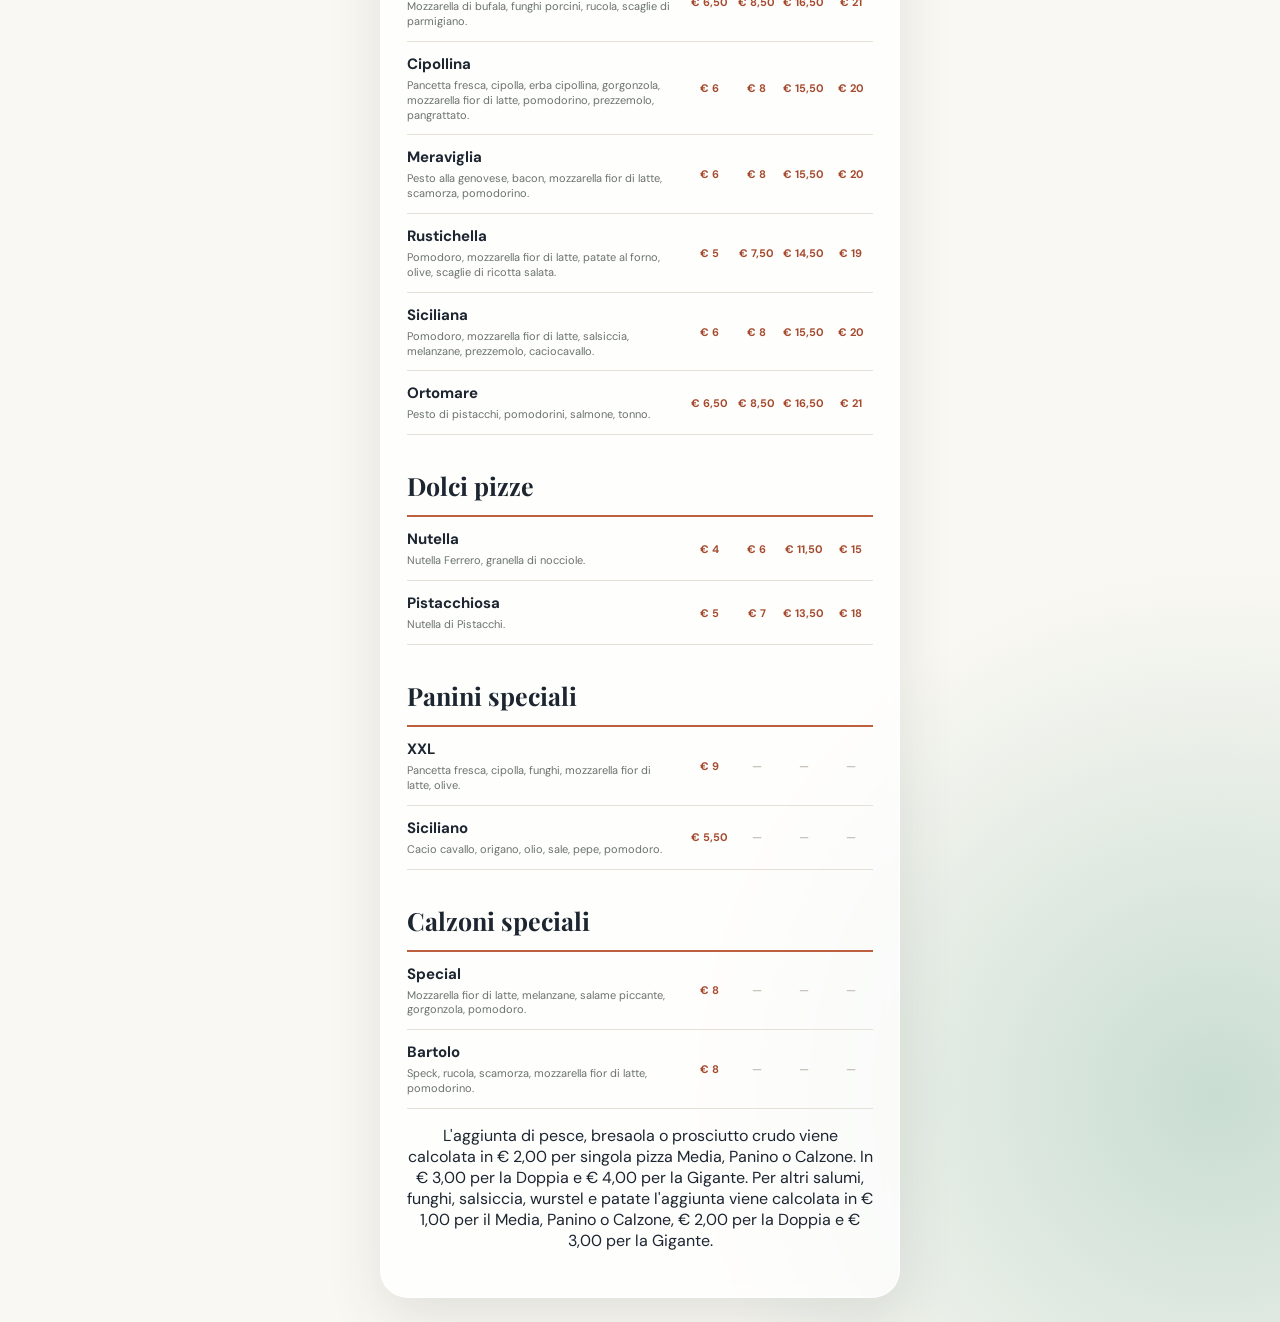
==== commit 9b1388a9: "Update menu.html" ====
--- a/menu.html
+++ b/menu.html
@@ -39,7 +39,7 @@
             <article class="item"><h3>Pantesca</h3><p>Pomodoro, melanzane, capperi, olive, tonno all'olio di oliva, caviale, prezzemolo.</p><b>€ 5 · 7,50 · 14,50 · 19</b></article>
             <article class="item"><h3>Papalina</h3><p>Pomodoro, mozzarella, prosciutto cotto, funghi, parmigiano, prezzemolo.</p><b>€ 6 · 8 · 15,50 · 20</b></article>
             <article class="item"><h3>Parmigiana</h3><p>Pomodoro, melanzane, mozzarella fior di latte, melanzane, scaglie di grana.</p><b>€ 5 · 7,50 · 14,50 · 19</b></article>
-            <article class="item"><h3>Patatina</h3><p>Pomodoro, mozzarella fior di latte, patate fritte.</p><b>€ 4,50 · 6,50 · 12,50 · 17</b></article>
+            <article class="item"><h3>Patapizza</h3><p>Pomodoro, mozzarella fior di latte, patate fritte.</p><b>€ 4,50 · 6,50 · 12,50 · 17</b></article>
             <article class="item"><h3>Pizza & Pizza</h3><p>Pomodoro, mozzarella fior di latte, prosciutto crudo, scaglie di grana, rucola.</p><b>€ 6 · 8 · 15,50 · 20</b></article>
             <article class="item"><h3>Montanara</h3><p>Pomodoro, mozzarella fior di latte, funghi porcini, salsiccia, aglio, prezzemolo.</p><b>€ 6 · 8 · 15,50 · 20</b></article>
             <article class="item"><h3>Rianella</h3><p>Pomodoro, mozzarella fior di latte, acciughe, aglio, peperoncino, origano, prezzemolo.</p><b>€ 5 · 7 · 13,50 · 18</b></article>
